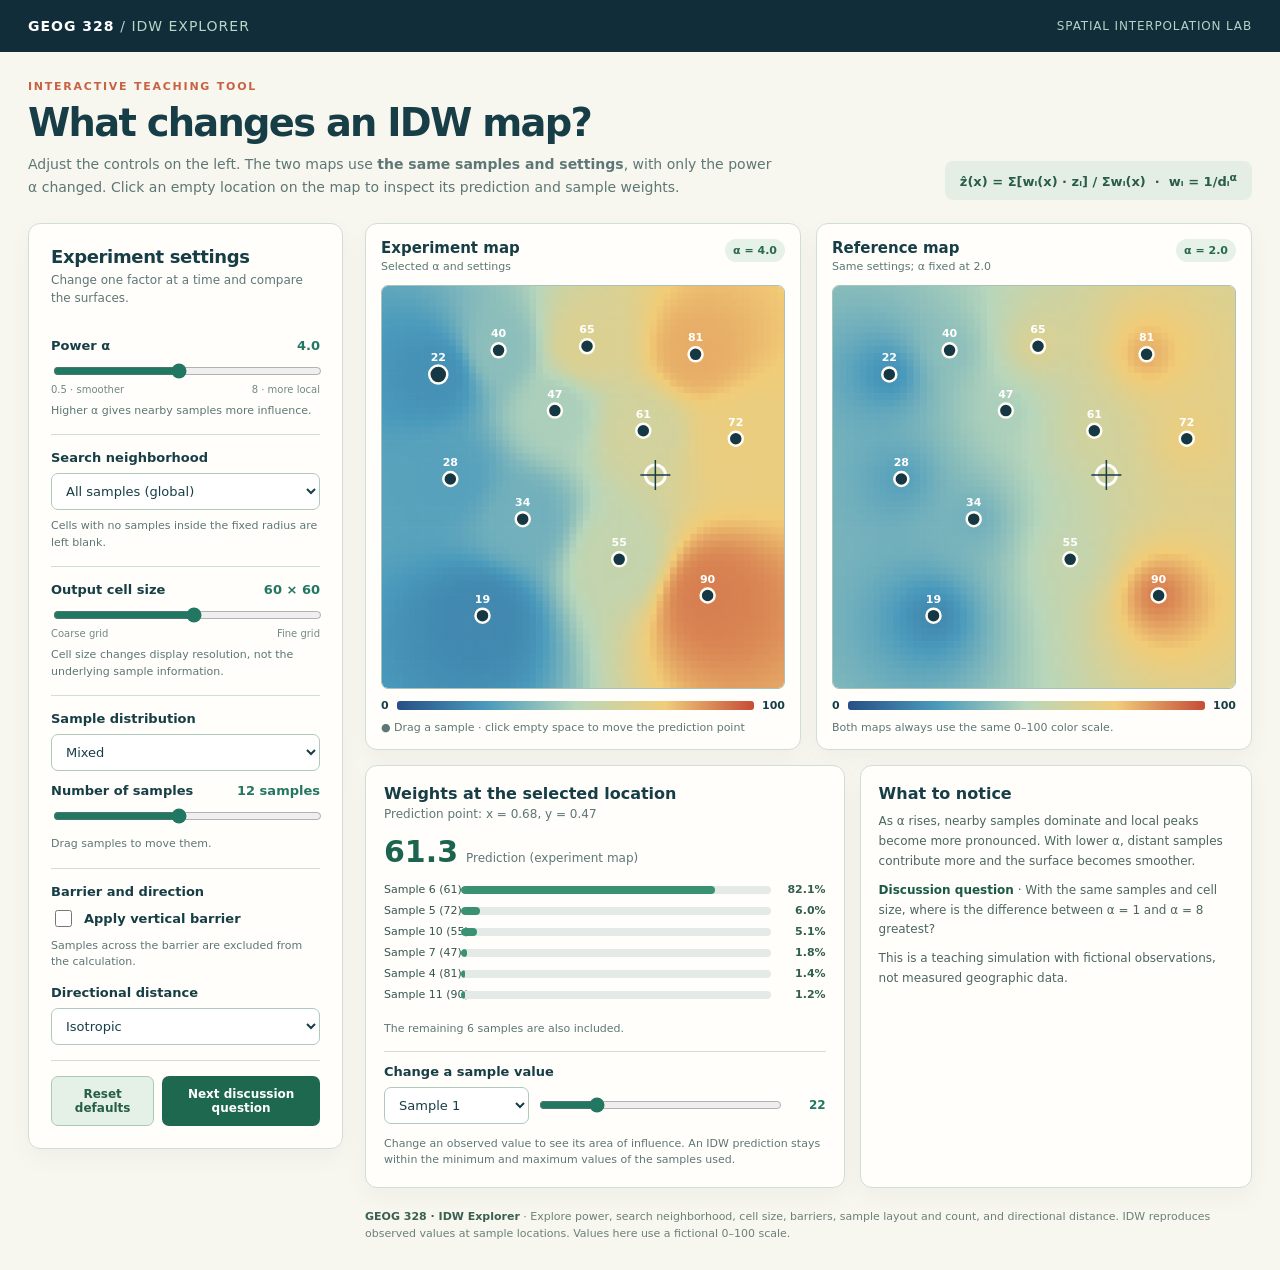
==== index.html @ 4737c142 "Add interactive IDW explorer" ====
<!doctype html>
<html lang="en">
<head>
  <meta charset="utf-8">
  <meta name="viewport" content="width=device-width, initial-scale=1">
  <title>GEOG 328 · IDW Explorer</title>
  <meta name="description" content="An interactive classroom simulator for exploring how IDW parameters and sampling design change an interpolated surface">
  <style>
    :root{--navy:#102d39;--ink:#173e46;--paper:#f7f6ef;--white:#fffefa;--line:#d1ddd7;--muted:#5d7776;--teal:#227763;--orange:#c76342;--blue:#27699b;--focus:#c4e9d4}
    *{box-sizing:border-box}html{scroll-behavior:smooth}body{margin:0;background:var(--paper);color:var(--ink);font-family:Inter,"Noto Sans KR","Malgun Gothic",system-ui,sans-serif}button,input,select{font:inherit}button{cursor:pointer}button:focus-visible,input:focus-visible,select:focus-visible{outline:3px solid var(--focus);outline-offset:2px}button:disabled{opacity:.45;cursor:not-allowed}
    .top{background:var(--navy);color:white}.top-inner{max-width:1420px;margin:auto;padding:18px 28px;display:flex;align-items:center;justify-content:space-between;gap:18px}.brand{font-size:14px;font-weight:850;letter-spacing:.07em}.brand span{font-weight:400;color:#b7d6c8}.top-note{font-size:12px;color:#b4d2c4;letter-spacing:.07em}.wrap{max-width:1420px;margin:auto;padding:28px}.intro{display:flex;align-items:end;justify-content:space-between;gap:24px;margin-bottom:23px}.eyebrow{color:var(--orange);font-size:11px;font-weight:800;letter-spacing:.16em}.intro h1{font-size:clamp(28px,3vw,40px);line-height:1.18;letter-spacing:-.045em;margin:7px 0 8px}.intro p{font-size:14px;color:var(--muted);line-height:1.65;margin:0;max-width:750px}.formula{white-space:nowrap;background:#e4eee5;padding:10px 15px;border-radius:8px;font-size:13px;font-weight:700;color:#285d4a}
    .layout{display:grid;grid-template-columns:minmax(270px,315px) minmax(0,1fr);gap:22px;align-items:start}.panel{background:var(--white);border:1px solid var(--line);border-radius:12px;box-shadow:0 9px 26px #1a4f3c0a}.controls{padding:22px;position:sticky;top:18px}.controls h2{font-size:18px;letter-spacing:-.02em;margin:0 0 4px}.sub{font-size:12px;line-height:1.5;color:var(--muted);margin:0 0 16px}.group{border-top:1px solid var(--line);padding:15px 0}.group:first-of-type{border-top:0}.group-title{display:flex;justify-content:space-between;align-items:baseline;gap:10px;font-size:13px;font-weight:800;margin-bottom:8px}.group-title output{color:var(--teal);font-variant-numeric:tabular-nums;font-size:13px}.hint{font-size:11px;line-height:1.5;color:var(--muted);margin:8px 0 0}.range{width:100%;accent-color:var(--teal)}.endpoints{display:flex;justify-content:space-between;color:#728985;font-size:10px;margin-top:1px}.select{width:100%;padding:9px 10px;border:1px solid #afc9bd;border-radius:7px;background:white;color:var(--ink);font-size:13px}.compact{display:grid;grid-template-columns:1fr 1fr;gap:8px}.small-btn{border:1px solid #a8c7b7;border-radius:7px;padding:9px 10px;color:#245b49;background:#edf5ed;font-size:12px;font-weight:750}.small-btn:hover{background:#dcecdf}.switchline{display:flex;align-items:center;gap:9px;font-size:13px;font-weight:700}.switchline input{accent-color:var(--teal);width:17px;height:17px}.advance{display:none}.advance.show{display:block}.segment{display:flex;gap:6px}.segment button{flex:1;padding:8px 7px;border:1px solid #b5cdbd;background:#f4f8f2;color:#355d50;border-radius:7px;font-size:11px;font-weight:750}.segment button.active{background:#216b55;color:white;border-color:#216b55}.control-footer{border-top:1px solid var(--line);padding-top:15px;display:flex;gap:8px}.action{border:0;border-radius:7px;padding:10px 12px;background:#1d684f;color:white;font-size:12px;font-weight:800}.action.secondary{background:#e5f0e6;color:#265f47;border:1px solid #a9cbb3}.action:hover{filter:brightness(.96)}
    .content{min-width:0}.maps{display:grid;grid-template-columns:1fr 1fr;gap:15px}.map-panel{padding:15px;min-width:0}.map-top{display:flex;align-items:start;justify-content:space-between;gap:9px;margin-bottom:11px}.map-title{font-size:15px;font-weight:850}.map-caption{font-size:11px;color:var(--muted);margin-top:3px;line-height:1.35}.map-badge{font-size:11px;font-weight:800;background:#e6f1e8;color:#2a6950;border-radius:16px;padding:5px 8px;white-space:nowrap}.map-holder{position:relative;width:100%;aspect-ratio:1;background:#edf2ed;border:1px solid #a8c3ba;border-radius:7px;overflow:hidden;touch-action:none}.map-holder canvas{display:block;width:100%;height:100%}.map-holder.interactive{cursor:crosshair}.map-holder .overlay{position:absolute;inset:0;pointer-events:none}.legend{display:flex;align-items:center;gap:8px;margin-top:10px;font-size:11px;color:var(--muted)}.legend-grad{flex:1;height:9px;border-radius:3px;background:linear-gradient(90deg,#274f87,#4a9abc,#b8d6bb,#f1cd7a,#c64c37)}.legend strong{font-variant-numeric:tabular-nums;color:var(--ink)}.map-instruction{font-size:11px;color:var(--muted);margin:9px 0 0}.under{display:grid;grid-template-columns:minmax(0,1.1fr) minmax(260px,.9fr);gap:15px;margin-top:15px}.probe,.lesson{padding:18px}.probe h2,.lesson h2{font-size:16px;margin:0 0 4px}.probe-lead{font-size:12px;color:var(--muted);margin:0 0 13px}.prediction{display:flex;align-items:baseline;gap:8px;margin-bottom:14px}.prediction strong{font-size:30px;color:#1d644f;font-variant-numeric:tabular-nums}.prediction span{font-size:12px;color:var(--muted)}.weights{display:grid;gap:8px}.weight-row{display:grid;grid-template-columns:70px minmax(0,1fr) 48px;align-items:center;gap:7px;font-size:11px;font-variant-numeric:tabular-nums}.weight-row label{white-space:nowrap;color:#35564f}.weight-track{height:8px;border-radius:6px;background:#e4ebe7;overflow:hidden}.weight-fill{height:100%;border-radius:6px;background:#3a9272}.weight-row output{text-align:right;color:#315e4d;font-weight:800}.lesson p{font-size:12px;line-height:1.65;color:#4b6660;margin:9px 0}.lesson strong{color:#1a5946}.sample-edit{border-top:1px solid var(--line);margin-top:13px;padding-top:12px}.sample-edit .row{display:flex;align-items:center;gap:8px;margin-top:8px}.sample-edit .row select{max-width:145px}.sample-edit .row input{flex:1;min-width:60px}.sample-edit output{width:34px;text-align:right;font-size:12px;font-weight:800;color:var(--teal)}.mini-note{font-size:11px;color:var(--muted);line-height:1.5;margin:12px 0 0}.footer{margin-top:20px;color:#6b807a;font-size:11px;line-height:1.55}.footer strong{color:#3b6052}@media(max-width:1050px){.layout{grid-template-columns:1fr}.controls{position:static}.controls-inner{display:grid;grid-template-columns:repeat(3,1fr);gap:0 15px}.controls h2,.controls .sub,.control-footer{grid-column:1/-1}.group{border-top:1px solid var(--line)}}@media(max-width:760px){.wrap{padding:19px}.intro{display:block}.formula{display:inline-block;margin-top:13px}.maps,.under{grid-template-columns:1fr}.controls-inner{grid-template-columns:repeat(2,1fr)}}@media(max-width:520px){.top-inner{padding:15px 18px}.top-note{display:none}.controls-inner{grid-template-columns:1fr}.group{padding:13px 0}.map-panel{padding:11px}.map-holder{max-width:520px}.under{gap:12px}}
  </style>
</head>
<body>
<header class="top"><div class="top-inner"><div class="brand">GEOG 328 <span>/ IDW EXPLORER</span></div><div class="top-note">SPATIAL INTERPOLATION LAB</div></div></header>
<main class="wrap">
  <div class="intro"><div><div class="eyebrow">INTERACTIVE TEACHING TOOL</div><h1>What changes an IDW map?</h1><p>Adjust the controls on the left. The two maps use <strong>the same samples and settings</strong>, with only the power α changed. Click an empty location on the map to inspect its prediction and sample weights.</p></div><div class="formula">ẑ(x) = Σ[wᵢ(x) · zᵢ] / Σwᵢ(x) &nbsp;·&nbsp; wᵢ = 1/dᵢ<sup>α</sup></div></div>
  <div class="layout">
    <aside class="panel controls" aria-label="IDW settings"><div class="controls-inner">
      <h2>Experiment settings</h2><p class="sub">Change one factor at a time and compare the surfaces.</p>
      <div class="group"><div class="group-title"><label for="power">Power α</label><output id="powerVal">4.0</output></div><input class="range" id="power" type="range" min="0.5" max="8" step="0.5" value="4"><div class="endpoints"><span>0.5 · smoother</span><span>8 · more local</span></div><p class="hint">Higher α gives nearby samples more influence.</p></div>
      <div class="group"><div class="group-title"><label for="search">Search neighborhood</label></div><select class="select" id="search"><option value="all">All samples (global)</option><option value="radius">Fixed radius</option><option value="nearest">Nearest k samples</option></select><div id="radiusBox" class="advance"><div class="group-title" style="margin-top:12px"><label for="radius">Radius</label><output id="radiusVal">0.32</output></div><input class="range" id="radius" type="range" min="0.1" max="0.9" step="0.02" value="0.32"></div><div id="nearestBox" class="advance"><div class="group-title" style="margin-top:12px"><label for="nearest">Number of neighbors k</label><output id="nearestVal">5</output></div><input class="range" id="nearest" type="range" min="1" max="20" step="1" value="5"></div><p class="hint">Cells with no samples inside the fixed radius are left blank.</p></div>
      <div class="group"><div class="group-title"><label for="cell">Output cell size</label><output id="cellVal">60 × 60</output></div><input class="range" id="cell" type="range" min="16" max="100" step="4" value="60"><div class="endpoints"><span>Coarse grid</span><span>Fine grid</span></div><p class="hint">Cell size changes display resolution, not the underlying sample information.</p></div>
      <div class="group"><div class="group-title"><label for="distribution">Sample distribution</label></div><select class="select" id="distribution"><option value="mixed">Mixed</option><option value="grid">Evenly spaced</option><option value="cluster">Clustered</option></select><div class="group-title" style="margin-top:12px"><label for="count">Number of samples</label><output id="countVal">12 samples</output></div><input class="range" id="count" type="range" min="5" max="20" step="1" value="12"><p class="hint">Drag samples to move them.</p></div>
      <div class="group"><div class="group-title">Barrier and direction</div><label class="switchline"><input id="barrier" type="checkbox"> Apply vertical barrier</label><p class="hint">Samples across the barrier are excluded from the calculation.</p><div class="group-title" style="margin-top:14px"><label for="anisotropy">Directional distance</label></div><select class="select" id="anisotropy"><option value="none">Isotropic</option><option value="horizontal">Horizontal distance × 0.5</option><option value="vertical">Vertical distance × 0.5</option></select></div>
      <div class="control-footer"><button class="action secondary" type="button" id="reset">Reset defaults</button><button class="action" type="button" id="discussion">Next discussion question</button></div>
    </div></aside>
    <div class="content">
      <div class="maps">
        <section class="panel map-panel"><div class="map-top"><div><div class="map-title">Experiment map</div><div class="map-caption">Selected α and settings</div></div><span class="map-badge" id="currentBadge">α = 4.0</span></div><div class="map-holder interactive" id="activeHolder"><canvas id="activeMap" aria-label="Interpolated surface for the selected IDW settings"></canvas></div><div class="legend"><strong>0</strong><div class="legend-grad"></div><strong>100</strong></div><p class="map-instruction">● Drag a sample · click empty space to move the prediction point</p></section>
        <section class="panel map-panel"><div class="map-top"><div><div class="map-title">Reference map</div><div class="map-caption">Same settings; α fixed at 2.0</div></div><span class="map-badge">α = 2.0</span></div><div class="map-holder" id="referenceHolder"><canvas id="referenceMap" aria-label="IDW interpolated surface with power 2.0"></canvas></div><div class="legend"><strong>0</strong><div class="legend-grad"></div><strong>100</strong></div><p class="map-instruction">Both maps always use the same 0–100 color scale.</p></section>
      </div>
      <div class="under">
        <section class="panel probe" aria-live="polite"><h2>Weights at the selected location</h2><p class="probe-lead" id="probeCoord">Click an empty location on the map to move the prediction point.</p><div class="prediction"><strong id="prediction">—</strong><span id="predictionNote">Prediction (experiment map)</span></div><div class="weights" id="weights"></div><div class="sample-edit"><div class="group-title"><label for="sampleSelect">Change a sample value</label></div><div class="row"><select class="select" id="sampleSelect"></select><input class="range" id="sampleValue" type="range" min="0" max="100" step="1"><output id="sampleVal">—</output></div><p class="mini-note">Change an observed value to see its area of influence. An IDW prediction stays within the minimum and maximum values of the samples used.</p></div></section>
        <section class="panel lesson"><h2 id="lessonTitle">What to notice</h2><p id="lessonText">As α rises, nearby samples dominate and local peaks become more pronounced. With lower α, distant samples contribute more and the surface becomes smoother.</p><p><strong>Discussion question</strong> · <span id="question">With the same samples and cell size, where is the difference between α = 1 and α = 8 greatest?</span></p><p class="mini-note">This is a teaching simulation with fictional observations, not measured geographic data.</p></section>
      </div>
      <div class="footer"><strong>GEOG 328 · IDW Explorer</strong> · Explore power, search neighborhood, cell size, barriers, sample layout and count, and directional distance. IDW reproduces observed values at sample locations. Values here use a fictional 0–100 scale.</div>
    </div>
  </div>
</main>
<script>
(() => {
  const $ = id => document.getElementById(id);
  const state = { power:4,search:"all",radius:.32,nearest:5,cell:60,distribution:"mixed",count:12,barrier:false,anisotropy:"none",probe:{x:.68,y:.47},selected:0,drag:-1,samples:[] };
  const presets={
    mixed:[[.14,.22,22],[.29,.16,40],[.51,.15,65],[.78,.17,81],[.88,.38,72],[.65,.36,61],[.43,.31,47],[.17,.48,28],[.35,.58,34],[.59,.68,55],[.81,.77,90],[.25,.82,19],[.12,.72,26],[.50,.85,48],[.71,.56,69],[.91,.61,74],[.39,.46,43],[.57,.53,57],[.71,.25,75],[.30,.75,32]],
    grid:[[.16,.16,20],[.38,.16,45],[.62,.16,68],[.84,.16,85],[.16,.38,28],[.38,.38,42],[.62,.38,64],[.84,.38,77],[.16,.62,30],[.38,.62,46],[.62,.62,61],[.84,.62,82],[.16,.84,18],[.38,.84,38],[.62,.84,56],[.84,.84,90],[.27,.27,34],[.73,.27,72],[.27,.73,29],[.73,.73,76]],
    cluster:[[.12,.17,22],[.18,.20,26],[.25,.14,31],[.16,.29,24],[.29,.25,35],[.33,.17,38],[.20,.35,29],[.73,.69,74],[.81,.72,81],[.77,.82,86],[.87,.79,92],[.68,.76,70],[.84,.62,78],[.38,.23,42],[.14,.40,27],[.92,.68,89],[.65,.85,71],[.89,.88,95],[.25,.43,35],[.74,.58,67]]
  };
  const stops=[[0,39,79,135],[.25,74,154,188],[.5,184,214,187],[.75,241,204,119],[1,198,76,55]];
  function color(v){let t=Math.max(0,Math.min(1,v/100));for(let i=0;i<stops.length-1;i++){const a=stops[i],b=stops[i+1];if(t<=b[0]){const f=(t-a[0])/(b[0]-a[0]);return `rgb(${Math.round(a[1]+(b[1]-a[1])*f)},${Math.round(a[2]+(b[2]-a[2])*f)},${Math.round(a[3]+(b[3]-a[3])*f)})`}}return "rgb(198,76,55)"}
  function seedSamples(){state.samples=presets[state.distribution].slice(0,state.count).map((s,i)=>({x:s[0],y:s[1],v:s[2],id:i+1}));state.selected=Math.min(state.selected,state.samples.length-1);syncSampleEditor();render()}
  function distance(x,y,s){let dx=x-s.x,dy=y-s.y;if(state.anisotropy==="horizontal")dx*=.5;if(state.anisotropy==="vertical")dy*=.5;return Math.hypot(dx,dy)}
  function calculate(x,y,power){let candidates=state.samples.filter(s=>!state.barrier||((x<.5)===(s.x<.5))).map(s=>({s,d:distance(x,y,s)}));if(!candidates.length)return null;const exact=candidates.find(a=>a.d<1e-7);if(exact)return {value:exact.s.v,items:[{...exact,w:1}]};candidates.sort((a,b)=>a.d-b.d);if(state.search==="radius")candidates=candidates.filter(a=>a.d<=state.radius);if(state.search==="nearest")candidates=candidates.slice(0,state.nearest);if(!candidates.length)return null;let sum=0;for(const a of candidates){a.raw=1/Math.pow(a.d,power);sum+=a.raw}let value=0;for(const a of candidates){a.w=a.raw/sum;value+=a.w*a.s.v}return {value,items:candidates}}
  function renderMap(canvas,power,interactive){const holder=canvas.parentElement;const size=Math.max(100,Math.floor(holder.clientWidth));const dpr=Math.min(window.devicePixelRatio||1,2);canvas.width=Math.round(size*dpr);canvas.height=Math.round(size*dpr);const ctx=canvas.getContext("2d");ctx.setTransform(dpr,0,0,dpr,0,0);ctx.clearRect(0,0,size,size);const n=state.cell,w=size/n;for(let row=0;row<n;row++)for(let col=0;col<n;col++){const result=calculate((col+.5)/n,(row+.5)/n,power);ctx.fillStyle=result?color(result.value):"#e8eee8";ctx.fillRect(col*w,row*w,Math.ceil(w)+.4,Math.ceil(w)+.4)}if(state.barrier){ctx.strokeStyle="#182c38";ctx.lineWidth=4;ctx.setLineDash([9,6]);ctx.beginPath();ctx.moveTo(size*.5,0);ctx.lineTo(size*.5,size);ctx.stroke();ctx.setLineDash([])}for(const s of state.samples){const x=s.x*size,y=s.y*size;ctx.beginPath();ctx.arc(x,y,interactive&&state.samples[state.selected]===s?9:7,0,Math.PI*2);ctx.fillStyle="#163845";ctx.fill();ctx.lineWidth=2.5;ctx.strokeStyle="#fffdf4";ctx.stroke();ctx.fillStyle="#fff";ctx.font="bold 11px system-ui";ctx.textAlign="center";ctx.fillText(String(s.v),x,y-13)}const px=state.probe.x*size,py=state.probe.y*size;ctx.strokeStyle="#fff";ctx.lineWidth=3;ctx.beginPath();ctx.arc(px,py,10,0,Math.PI*2);ctx.stroke();ctx.strokeStyle="#173b43";ctx.lineWidth=1.5;ctx.beginPath();ctx.moveTo(px-15,py);ctx.lineTo(px+15,py);ctx.moveTo(px,py-15);ctx.lineTo(px,py+15);ctx.stroke()}
  function renderProbe(){const result=calculate(state.probe.x,state.probe.y,state.power);$("probeCoord").textContent=`Prediction point: x = ${state.probe.x.toFixed(2)}, y = ${state.probe.y.toFixed(2)}`;$("prediction").textContent=result?result.value.toFixed(1):"—";$("predictionNote").textContent=result?"Prediction (experiment map)":"No samples in the search neighborhood";const box=$("weights");box.replaceChildren();if(!result){const p=document.createElement("p");p.className="mini-note";p.textContent="Increase the fixed radius or move a sample to obtain a prediction.";box.append(p);return}const items=[...result.items].sort((a,b)=>b.w-a.w);for(const a of items.slice(0,6)){const row=document.createElement("div"),label=document.createElement("label"),track=document.createElement("div"),fill=document.createElement("div"),out=document.createElement("output");row.className="weight-row";label.textContent=`Sample ${a.s.id} (${a.s.v})`;track.className="weight-track";fill.className="weight-fill";fill.style.width=(a.w*100)+"%";track.append(fill);out.textContent=(a.w*100).toFixed(1)+"%";row.append(label,track,out);box.append(row)}if(items.length>6){const p=document.createElement("p");p.className="mini-note";p.textContent=`The remaining ${items.length-6} samples are also included.`;box.append(p)}}
  function render(){requestAnimationFrame(()=>{renderMap($("activeMap"),state.power,true);renderMap($("referenceMap"),2,false);renderProbe();$("currentBadge").textContent=`α = ${state.power.toFixed(1)}`})}
  function syncSampleEditor(){const select=$("sampleSelect");select.replaceChildren();state.samples.forEach((s,i)=>{const option=document.createElement("option");option.value=String(i);option.textContent=`Sample ${s.id}`;select.append(option)});select.value=String(state.selected);const sample=state.samples[state.selected];$("sampleValue").value=sample.v;$("sampleVal").textContent=String(sample.v)}
  function updateInputs(){state.power=+$("power").value;state.search=$("search").value;state.radius=+$("radius").value;state.nearest=+$("nearest").value;state.cell=+$("cell").value;state.barrier=$("barrier").checked;state.anisotropy=$("anisotropy").value;$("powerVal").textContent=state.power.toFixed(1);$("radiusVal").textContent=state.radius.toFixed(2);$("nearestVal").textContent=String(state.nearest);$("cellVal").textContent=`${state.cell} × ${state.cell}`;$("radiusBox").classList.toggle("show",state.search==="radius");$("nearestBox").classList.toggle("show",state.search==="nearest");render()}
  for(const id of ["power","search","radius","nearest","cell","barrier","anisotropy"])$(id).addEventListener("input",updateInputs);
  $("distribution").addEventListener("change",()=>{state.distribution=$("distribution").value;seedSamples()});
  $("count").addEventListener("input",()=>{state.count=+$("count").value;$("countVal").textContent=state.count+" samples";seedSamples()});
  $("sampleSelect").addEventListener("change",()=>{state.selected=+$("sampleSelect").value;syncSampleEditor();render()});
  $("sampleValue").addEventListener("input",()=>{state.samples[state.selected].v=+$("sampleValue").value;$("sampleVal").textContent=$("sampleValue").value;render()});
  const holder=$("activeHolder");function point(e){const r=holder.getBoundingClientRect();return {x:Math.max(0,Math.min(1,(e.clientX-r.left)/r.width)),y:Math.max(0,Math.min(1,(e.clientY-r.top)/r.height))}}holder.addEventListener("pointerdown",e=>{const p=point(e);let near=-1,best=.033;state.samples.forEach((s,i)=>{const d=Math.hypot(s.x-p.x,s.y-p.y);if(d<best){best=d;near=i}});if(near>=0){state.drag=near;state.selected=near;syncSampleEditor();holder.setPointerCapture(e.pointerId)}else{state.probe=p}render()});holder.addEventListener("pointermove",e=>{if(state.drag<0)return;const p=point(e);state.samples[state.drag].x=Math.max(.03,Math.min(.97,p.x));state.samples[state.drag].y=Math.max(.03,Math.min(.97,p.y));render()});holder.addEventListener("pointerup",()=>{state.drag=-1});holder.addEventListener("pointercancel",()=>{state.drag=-1});
  $("reset").addEventListener("click",()=>{$("power").value=4;$("search").value="all";$("radius").value=.32;$("nearest").value=5;$("cell").value=60;$("distribution").value="mixed";$("count").value=12;$("barrier").checked=false;$("anisotropy").value="none";state.distribution="mixed";state.count=12;state.probe={x:.68,y:.47};state.selected=0;$("countVal").textContent="12 samples";seedSamples();updateInputs()});
  const questions=["With the same samples and cell size, where is the difference between α = 1 and α = 8 greatest?","How should we interpret blank cells created by a smaller fixed radius?","Can clustered samples represent the entire study area?","Why can predictions differ on opposite sides of a barrier?","Does a finer cell size add information, or only change the display?"];let q=0;$("discussion").addEventListener("click",()=>{q=(q+1)%questions.length;$("question").textContent=questions[q];$("lessonTitle").textContent="Discussion question "+(q+1)});
  window.addEventListener("resize",render);seedSamples();updateInputs();
})();
</script>
</body></html>
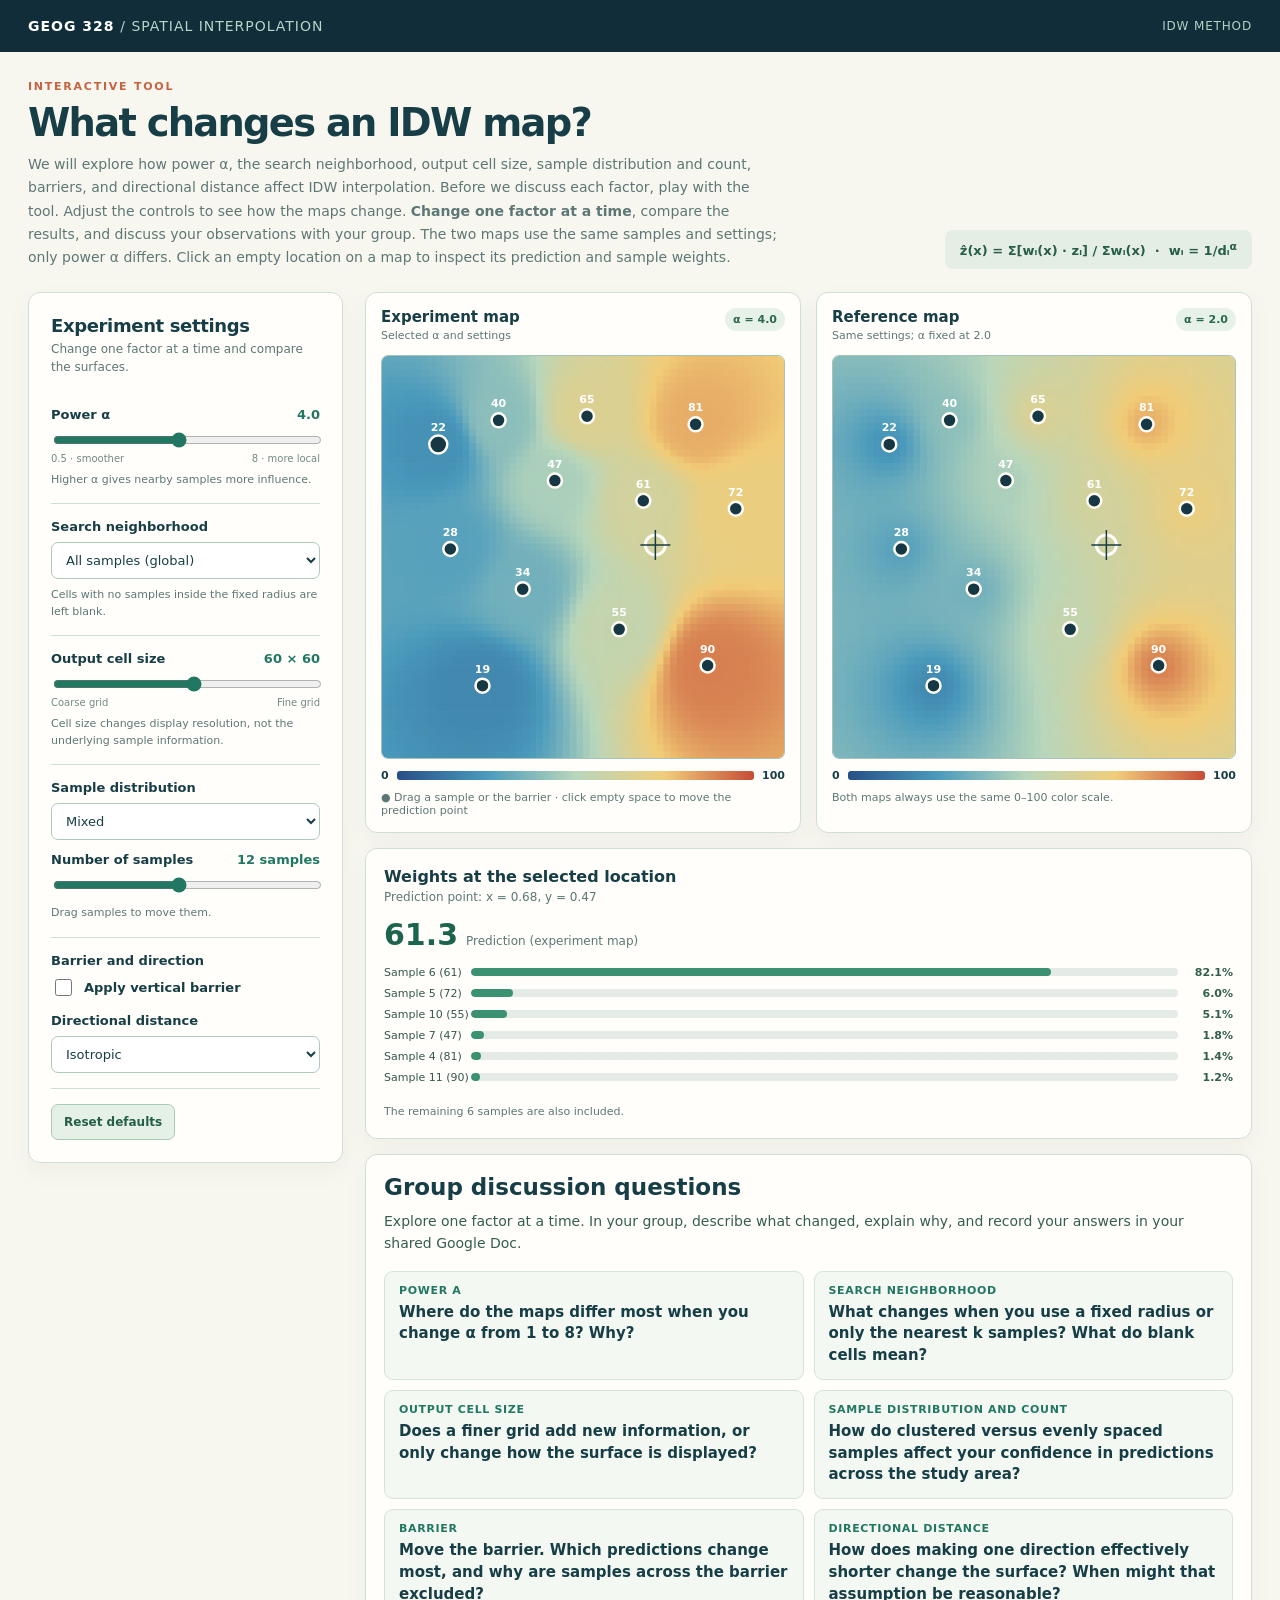
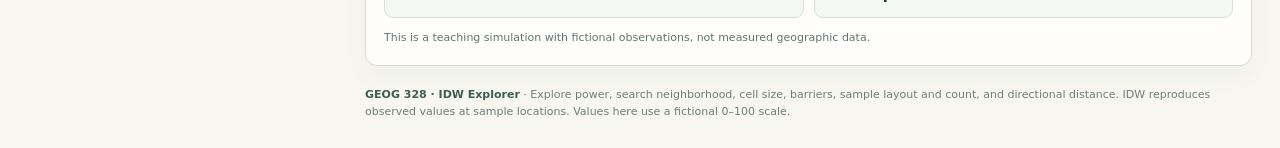
==== commit a4f53d4f: "Refine classroom instructions and movable barrier" ====
--- a/index.html
+++ b/index.html
@@ -10,13 +10,13 @@
     *{box-sizing:border-box}html{scroll-behavior:smooth}body{margin:0;background:var(--paper);color:var(--ink);font-family:Inter,"Noto Sans KR","Malgun Gothic",system-ui,sans-serif}button,input,select{font:inherit}button{cursor:pointer}button:focus-visible,input:focus-visible,select:focus-visible{outline:3px solid var(--focus);outline-offset:2px}button:disabled{opacity:.45;cursor:not-allowed}
     .top{background:var(--navy);color:white}.top-inner{max-width:1420px;margin:auto;padding:18px 28px;display:flex;align-items:center;justify-content:space-between;gap:18px}.brand{font-size:14px;font-weight:850;letter-spacing:.07em}.brand span{font-weight:400;color:#b7d6c8}.top-note{font-size:12px;color:#b4d2c4;letter-spacing:.07em}.wrap{max-width:1420px;margin:auto;padding:28px}.intro{display:flex;align-items:end;justify-content:space-between;gap:24px;margin-bottom:23px}.eyebrow{color:var(--orange);font-size:11px;font-weight:800;letter-spacing:.16em}.intro h1{font-size:clamp(28px,3vw,40px);line-height:1.18;letter-spacing:-.045em;margin:7px 0 8px}.intro p{font-size:14px;color:var(--muted);line-height:1.65;margin:0;max-width:750px}.formula{white-space:nowrap;background:#e4eee5;padding:10px 15px;border-radius:8px;font-size:13px;font-weight:700;color:#285d4a}
     .layout{display:grid;grid-template-columns:minmax(270px,315px) minmax(0,1fr);gap:22px;align-items:start}.panel{background:var(--white);border:1px solid var(--line);border-radius:12px;box-shadow:0 9px 26px #1a4f3c0a}.controls{padding:22px;position:sticky;top:18px}.controls h2{font-size:18px;letter-spacing:-.02em;margin:0 0 4px}.sub{font-size:12px;line-height:1.5;color:var(--muted);margin:0 0 16px}.group{border-top:1px solid var(--line);padding:15px 0}.group:first-of-type{border-top:0}.group-title{display:flex;justify-content:space-between;align-items:baseline;gap:10px;font-size:13px;font-weight:800;margin-bottom:8px}.group-title output{color:var(--teal);font-variant-numeric:tabular-nums;font-size:13px}.hint{font-size:11px;line-height:1.5;color:var(--muted);margin:8px 0 0}.range{width:100%;accent-color:var(--teal)}.endpoints{display:flex;justify-content:space-between;color:#728985;font-size:10px;margin-top:1px}.select{width:100%;padding:9px 10px;border:1px solid #afc9bd;border-radius:7px;background:white;color:var(--ink);font-size:13px}.compact{display:grid;grid-template-columns:1fr 1fr;gap:8px}.small-btn{border:1px solid #a8c7b7;border-radius:7px;padding:9px 10px;color:#245b49;background:#edf5ed;font-size:12px;font-weight:750}.small-btn:hover{background:#dcecdf}.switchline{display:flex;align-items:center;gap:9px;font-size:13px;font-weight:700}.switchline input{accent-color:var(--teal);width:17px;height:17px}.advance{display:none}.advance.show{display:block}.segment{display:flex;gap:6px}.segment button{flex:1;padding:8px 7px;border:1px solid #b5cdbd;background:#f4f8f2;color:#355d50;border-radius:7px;font-size:11px;font-weight:750}.segment button.active{background:#216b55;color:white;border-color:#216b55}.control-footer{border-top:1px solid var(--line);padding-top:15px;display:flex;gap:8px}.action{border:0;border-radius:7px;padding:10px 12px;background:#1d684f;color:white;font-size:12px;font-weight:800}.action.secondary{background:#e5f0e6;color:#265f47;border:1px solid #a9cbb3}.action:hover{filter:brightness(.96)}
-    .content{min-width:0}.maps{display:grid;grid-template-columns:1fr 1fr;gap:15px}.map-panel{padding:15px;min-width:0}.map-top{display:flex;align-items:start;justify-content:space-between;gap:9px;margin-bottom:11px}.map-title{font-size:15px;font-weight:850}.map-caption{font-size:11px;color:var(--muted);margin-top:3px;line-height:1.35}.map-badge{font-size:11px;font-weight:800;background:#e6f1e8;color:#2a6950;border-radius:16px;padding:5px 8px;white-space:nowrap}.map-holder{position:relative;width:100%;aspect-ratio:1;background:#edf2ed;border:1px solid #a8c3ba;border-radius:7px;overflow:hidden;touch-action:none}.map-holder canvas{display:block;width:100%;height:100%}.map-holder.interactive{cursor:crosshair}.map-holder .overlay{position:absolute;inset:0;pointer-events:none}.legend{display:flex;align-items:center;gap:8px;margin-top:10px;font-size:11px;color:var(--muted)}.legend-grad{flex:1;height:9px;border-radius:3px;background:linear-gradient(90deg,#274f87,#4a9abc,#b8d6bb,#f1cd7a,#c64c37)}.legend strong{font-variant-numeric:tabular-nums;color:var(--ink)}.map-instruction{font-size:11px;color:var(--muted);margin:9px 0 0}.under{display:grid;grid-template-columns:minmax(0,1.1fr) minmax(260px,.9fr);gap:15px;margin-top:15px}.probe,.lesson{padding:18px}.probe h2,.lesson h2{font-size:16px;margin:0 0 4px}.probe-lead{font-size:12px;color:var(--muted);margin:0 0 13px}.prediction{display:flex;align-items:baseline;gap:8px;margin-bottom:14px}.prediction strong{font-size:30px;color:#1d644f;font-variant-numeric:tabular-nums}.prediction span{font-size:12px;color:var(--muted)}.weights{display:grid;gap:8px}.weight-row{display:grid;grid-template-columns:70px minmax(0,1fr) 48px;align-items:center;gap:7px;font-size:11px;font-variant-numeric:tabular-nums}.weight-row label{white-space:nowrap;color:#35564f}.weight-track{height:8px;border-radius:6px;background:#e4ebe7;overflow:hidden}.weight-fill{height:100%;border-radius:6px;background:#3a9272}.weight-row output{text-align:right;color:#315e4d;font-weight:800}.lesson p{font-size:12px;line-height:1.65;color:#4b6660;margin:9px 0}.lesson strong{color:#1a5946}.sample-edit{border-top:1px solid var(--line);margin-top:13px;padding-top:12px}.sample-edit .row{display:flex;align-items:center;gap:8px;margin-top:8px}.sample-edit .row select{max-width:145px}.sample-edit .row input{flex:1;min-width:60px}.sample-edit output{width:34px;text-align:right;font-size:12px;font-weight:800;color:var(--teal)}.mini-note{font-size:11px;color:var(--muted);line-height:1.5;margin:12px 0 0}.footer{margin-top:20px;color:#6b807a;font-size:11px;line-height:1.55}.footer strong{color:#3b6052}@media(max-width:1050px){.layout{grid-template-columns:1fr}.controls{position:static}.controls-inner{display:grid;grid-template-columns:repeat(3,1fr);gap:0 15px}.controls h2,.controls .sub,.control-footer{grid-column:1/-1}.group{border-top:1px solid var(--line)}}@media(max-width:760px){.wrap{padding:19px}.intro{display:block}.formula{display:inline-block;margin-top:13px}.maps,.under{grid-template-columns:1fr}.controls-inner{grid-template-columns:repeat(2,1fr)}}@media(max-width:520px){.top-inner{padding:15px 18px}.top-note{display:none}.controls-inner{grid-template-columns:1fr}.group{padding:13px 0}.map-panel{padding:11px}.map-holder{max-width:520px}.under{gap:12px}}
+    .content{min-width:0}.maps{display:grid;grid-template-columns:1fr 1fr;gap:15px}.map-panel{padding:15px;min-width:0}.map-top{display:flex;align-items:start;justify-content:space-between;gap:9px;margin-bottom:11px}.map-title{font-size:15px;font-weight:850}.map-caption{font-size:11px;color:var(--muted);margin-top:3px;line-height:1.35}.map-badge{font-size:11px;font-weight:800;background:#e6f1e8;color:#2a6950;border-radius:16px;padding:5px 8px;white-space:nowrap}.map-holder{position:relative;width:100%;aspect-ratio:1;background:#edf2ed;border:1px solid #a8c3ba;border-radius:7px;overflow:hidden;touch-action:none}.map-holder canvas{display:block;width:100%;height:100%}.map-holder.interactive{cursor:crosshair}.map-holder .overlay{position:absolute;inset:0;pointer-events:none}.legend{display:flex;align-items:center;gap:8px;margin-top:10px;font-size:11px;color:var(--muted)}.legend-grad{flex:1;height:9px;border-radius:3px;background:linear-gradient(90deg,#274f87,#4a9abc,#b8d6bb,#f1cd7a,#c64c37)}.legend strong{font-variant-numeric:tabular-nums;color:var(--ink)}.map-instruction{font-size:11px;color:var(--muted);margin:9px 0 0}.under{display:grid;grid-template-columns:1fr;gap:15px;margin-top:15px}.probe,.lesson{padding:18px}.probe h2{font-size:16px;margin:0 0 4px}.probe-lead{font-size:12px;color:var(--muted);margin:0 0 13px}.prediction{display:flex;align-items:baseline;gap:8px;margin-bottom:14px}.prediction strong{font-size:30px;color:#1d644f;font-variant-numeric:tabular-nums}.prediction span{font-size:12px;color:var(--muted)}.weights{display:grid;gap:8px}.weight-row{display:grid;grid-template-columns:80px minmax(0,1fr) 48px;align-items:center;gap:7px;font-size:11px;font-variant-numeric:tabular-nums}.weight-row label{white-space:nowrap;color:#35564f}.weight-track{height:8px;border-radius:6px;background:#e4ebe7;overflow:hidden}.weight-fill{height:100%;border-radius:6px;background:#3a9272}.weight-row output{text-align:right;color:#315e4d;font-weight:800}.lesson h2{font-size:23px;line-height:1.25;margin:0 0 8px}.lesson .discussion-intro{font-size:14px;line-height:1.6;margin:0 0 16px;color:#355d51}.question-list{display:grid;grid-template-columns:repeat(2,minmax(0,1fr));gap:10px;list-style:none;padding:0;margin:0}.question-list li{border:1px solid #d4e4d7;border-radius:9px;background:#f3f8f2;padding:12px 14px}.question-list strong{display:block;font-size:11px;letter-spacing:.06em;text-transform:uppercase;color:#227763;margin-bottom:5px}.question-list span{font-size:15px;font-weight:700;line-height:1.45;color:#173e46}.mini-note{font-size:11px;color:var(--muted);line-height:1.5;margin:12px 0 0}.footer{margin-top:20px;color:#6b807a;font-size:11px;line-height:1.55}.footer strong{color:#3b6052}@media(max-width:1050px){.layout{grid-template-columns:1fr}.controls{position:static}.controls-inner{display:grid;grid-template-columns:repeat(3,1fr);gap:0 15px}.controls h2,.controls .sub,.control-footer{grid-column:1/-1}.group{border-top:1px solid var(--line)}}@media(max-width:760px){.wrap{padding:19px}.intro{display:block}.formula{display:inline-block;margin-top:13px}.maps{grid-template-columns:1fr}.controls-inner{grid-template-columns:repeat(2,1fr)}}@media(max-width:640px){.question-list{grid-template-columns:1fr}}@media(max-width:520px){.top-inner{padding:15px 18px}.top-inner{flex-wrap:wrap}.top-note{font-size:11px}.controls-inner{grid-template-columns:1fr}.group{padding:13px 0}.map-panel{padding:11px}.map-holder{max-width:520px}.under{gap:12px}}
   </style>
 </head>
 <body>
-<header class="top"><div class="top-inner"><div class="brand">GEOG 328 <span>/ IDW EXPLORER</span></div><div class="top-note">SPATIAL INTERPOLATION LAB</div></div></header>
+<header class="top"><div class="top-inner"><div class="brand">GEOG 328 <span>/ SPATIAL INTERPOLATION</span></div><div class="top-note">IDW METHOD</div></div></header>
 <main class="wrap">
-  <div class="intro"><div><div class="eyebrow">INTERACTIVE TEACHING TOOL</div><h1>What changes an IDW map?</h1><p>Adjust the controls on the left. The two maps use <strong>the same samples and settings</strong>, with only the power α changed. Click an empty location on the map to inspect its prediction and sample weights.</p></div><div class="formula">ẑ(x) = Σ[wᵢ(x) · zᵢ] / Σwᵢ(x) &nbsp;·&nbsp; wᵢ = 1/dᵢ<sup>α</sup></div></div>
+  <div class="intro"><div><div class="eyebrow">INTERACTIVE TOOL</div><h1>What changes an IDW map?</h1><p>We will explore how power α, the search neighborhood, output cell size, sample distribution and count, barriers, and directional distance affect IDW interpolation. Before we discuss each factor, play with the tool. Adjust the controls to see how the maps change. <strong>Change one factor at a time</strong>, compare the results, and discuss your observations with your group. The two maps use the same samples and settings; only power α differs. Click an empty location on a map to inspect its prediction and sample weights.</p></div><div class="formula">ẑ(x) = Σ[wᵢ(x) · zᵢ] / Σwᵢ(x) &nbsp;·&nbsp; wᵢ = 1/dᵢ<sup>α</sup></div></div>
   <div class="layout">
     <aside class="panel controls" aria-label="IDW settings"><div class="controls-inner">
       <h2>Experiment settings</h2><p class="sub">Change one factor at a time and compare the surfaces.</p>
@@ -24,17 +24,17 @@
       <div class="group"><div class="group-title"><label for="search">Search neighborhood</label></div><select class="select" id="search"><option value="all">All samples (global)</option><option value="radius">Fixed radius</option><option value="nearest">Nearest k samples</option></select><div id="radiusBox" class="advance"><div class="group-title" style="margin-top:12px"><label for="radius">Radius</label><output id="radiusVal">0.32</output></div><input class="range" id="radius" type="range" min="0.1" max="0.9" step="0.02" value="0.32"></div><div id="nearestBox" class="advance"><div class="group-title" style="margin-top:12px"><label for="nearest">Number of neighbors k</label><output id="nearestVal">5</output></div><input class="range" id="nearest" type="range" min="1" max="20" step="1" value="5"></div><p class="hint">Cells with no samples inside the fixed radius are left blank.</p></div>
       <div class="group"><div class="group-title"><label for="cell">Output cell size</label><output id="cellVal">60 × 60</output></div><input class="range" id="cell" type="range" min="16" max="100" step="4" value="60"><div class="endpoints"><span>Coarse grid</span><span>Fine grid</span></div><p class="hint">Cell size changes display resolution, not the underlying sample information.</p></div>
       <div class="group"><div class="group-title"><label for="distribution">Sample distribution</label></div><select class="select" id="distribution"><option value="mixed">Mixed</option><option value="grid">Evenly spaced</option><option value="cluster">Clustered</option></select><div class="group-title" style="margin-top:12px"><label for="count">Number of samples</label><output id="countVal">12 samples</output></div><input class="range" id="count" type="range" min="5" max="20" step="1" value="12"><p class="hint">Drag samples to move them.</p></div>
-      <div class="group"><div class="group-title">Barrier and direction</div><label class="switchline"><input id="barrier" type="checkbox"> Apply vertical barrier</label><p class="hint">Samples across the barrier are excluded from the calculation.</p><div class="group-title" style="margin-top:14px"><label for="anisotropy">Directional distance</label></div><select class="select" id="anisotropy"><option value="none">Isotropic</option><option value="horizontal">Horizontal distance × 0.5</option><option value="vertical">Vertical distance × 0.5</option></select></div>
-      <div class="control-footer"><button class="action secondary" type="button" id="reset">Reset defaults</button><button class="action" type="button" id="discussion">Next discussion question</button></div>
+      <div class="group"><div class="group-title">Barrier and direction</div><label class="switchline"><input id="barrier" type="checkbox"> Apply vertical barrier</label><div id="barrierBox" class="advance"><div class="group-title" style="margin-top:12px"><label for="barrierPosition">Barrier position</label><output id="barrierPositionVal">50%</output></div><input class="range" id="barrierPosition" type="range" min="10" max="90" step="1" value="50"><p class="hint">Slide the barrier or drag its dashed line on the experiment map. Samples across it are excluded.</p></div><div class="group-title" style="margin-top:14px"><label for="anisotropy">Directional distance</label></div><select class="select" id="anisotropy"><option value="none">Isotropic</option><option value="horizontal">Horizontal distance × 0.5</option><option value="vertical">Vertical distance × 0.5</option></select></div>
+      <div class="control-footer"><button class="action secondary" type="button" id="reset">Reset defaults</button></div>
     </div></aside>
     <div class="content">
       <div class="maps">
-        <section class="panel map-panel"><div class="map-top"><div><div class="map-title">Experiment map</div><div class="map-caption">Selected α and settings</div></div><span class="map-badge" id="currentBadge">α = 4.0</span></div><div class="map-holder interactive" id="activeHolder"><canvas id="activeMap" aria-label="Interpolated surface for the selected IDW settings"></canvas></div><div class="legend"><strong>0</strong><div class="legend-grad"></div><strong>100</strong></div><p class="map-instruction">● Drag a sample · click empty space to move the prediction point</p></section>
+        <section class="panel map-panel"><div class="map-top"><div><div class="map-title">Experiment map</div><div class="map-caption">Selected α and settings</div></div><span class="map-badge" id="currentBadge">α = 4.0</span></div><div class="map-holder interactive" id="activeHolder"><canvas id="activeMap" aria-label="Interpolated surface for the selected IDW settings"></canvas></div><div class="legend"><strong>0</strong><div class="legend-grad"></div><strong>100</strong></div><p class="map-instruction">● Drag a sample or the barrier · click empty space to move the prediction point</p></section>
         <section class="panel map-panel"><div class="map-top"><div><div class="map-title">Reference map</div><div class="map-caption">Same settings; α fixed at 2.0</div></div><span class="map-badge">α = 2.0</span></div><div class="map-holder" id="referenceHolder"><canvas id="referenceMap" aria-label="IDW interpolated surface with power 2.0"></canvas></div><div class="legend"><strong>0</strong><div class="legend-grad"></div><strong>100</strong></div><p class="map-instruction">Both maps always use the same 0–100 color scale.</p></section>
       </div>
       <div class="under">
-        <section class="panel probe" aria-live="polite"><h2>Weights at the selected location</h2><p class="probe-lead" id="probeCoord">Click an empty location on the map to move the prediction point.</p><div class="prediction"><strong id="prediction">—</strong><span id="predictionNote">Prediction (experiment map)</span></div><div class="weights" id="weights"></div><div class="sample-edit"><div class="group-title"><label for="sampleSelect">Change a sample value</label></div><div class="row"><select class="select" id="sampleSelect"></select><input class="range" id="sampleValue" type="range" min="0" max="100" step="1"><output id="sampleVal">—</output></div><p class="mini-note">Change an observed value to see its area of influence. An IDW prediction stays within the minimum and maximum values of the samples used.</p></div></section>
-        <section class="panel lesson"><h2 id="lessonTitle">What to notice</h2><p id="lessonText">As α rises, nearby samples dominate and local peaks become more pronounced. With lower α, distant samples contribute more and the surface becomes smoother.</p><p><strong>Discussion question</strong> · <span id="question">With the same samples and cell size, where is the difference between α = 1 and α = 8 greatest?</span></p><p class="mini-note">This is a teaching simulation with fictional observations, not measured geographic data.</p></section>
+        <section class="panel probe" aria-live="polite"><h2>Weights at the selected location</h2><p class="probe-lead" id="probeCoord">Click an empty location on the map to move the prediction point.</p><div class="prediction"><strong id="prediction">—</strong><span id="predictionNote">Prediction (experiment map)</span></div><div class="weights" id="weights"></div></section>
+        <section class="panel lesson"><h2>Group discussion questions</h2><p class="discussion-intro">Explore one factor at a time. In your group, describe what changed, explain why, and record your answers in your shared Google Doc.</p><ol class="question-list"><li><strong>Power α</strong><span>Where do the maps differ most when you change α from 1 to 8? Why?</span></li><li><strong>Search neighborhood</strong><span>What changes when you use a fixed radius or only the nearest k samples? What do blank cells mean?</span></li><li><strong>Output cell size</strong><span>Does a finer grid add new information, or only change how the surface is displayed?</span></li><li><strong>Sample distribution and count</strong><span>How do clustered versus evenly spaced samples affect your confidence in predictions across the study area?</span></li><li><strong>Barrier</strong><span>Move the barrier. Which predictions change most, and why are samples across the barrier excluded?</span></li><li><strong>Directional distance</strong><span>How does making one direction effectively shorter change the surface? When might that assumption be reasonable?</span></li></ol><p class="mini-note">This is a teaching simulation with fictional observations, not measured geographic data.</p></section>
       </div>
       <div class="footer"><strong>GEOG 328 · IDW Explorer</strong> · Explore power, search neighborhood, cell size, barriers, sample layout and count, and directional distance. IDW reproduces observed values at sample locations. Values here use a fictional 0–100 scale.</div>
     </div>
@@ -43,7 +43,7 @@
 <script>
 (() => {
   const $ = id => document.getElementById(id);
-  const state = { power:4,search:"all",radius:.32,nearest:5,cell:60,distribution:"mixed",count:12,barrier:false,anisotropy:"none",probe:{x:.68,y:.47},selected:0,drag:-1,samples:[] };
+  const state = { power:4,search:"all",radius:.32,nearest:5,cell:60,distribution:"mixed",count:12,barrier:false,barrierX:.5,anisotropy:"none",probe:{x:.68,y:.47},selected:0,drag:-1,dragBarrier:false,samples:[] };
   const presets={
     mixed:[[.14,.22,22],[.29,.16,40],[.51,.15,65],[.78,.17,81],[.88,.38,72],[.65,.36,61],[.43,.31,47],[.17,.48,28],[.35,.58,34],[.59,.68,55],[.81,.77,90],[.25,.82,19],[.12,.72,26],[.50,.85,48],[.71,.56,69],[.91,.61,74],[.39,.46,43],[.57,.53,57],[.71,.25,75],[.30,.75,32]],
     grid:[[.16,.16,20],[.38,.16,45],[.62,.16,68],[.84,.16,85],[.16,.38,28],[.38,.38,42],[.62,.38,64],[.84,.38,77],[.16,.62,30],[.38,.62,46],[.62,.62,61],[.84,.62,82],[.16,.84,18],[.38,.84,38],[.62,.84,56],[.84,.84,90],[.27,.27,34],[.73,.27,72],[.27,.73,29],[.73,.73,76]],
@@ -51,23 +51,20 @@
   };
   const stops=[[0,39,79,135],[.25,74,154,188],[.5,184,214,187],[.75,241,204,119],[1,198,76,55]];
   function color(v){let t=Math.max(0,Math.min(1,v/100));for(let i=0;i<stops.length-1;i++){const a=stops[i],b=stops[i+1];if(t<=b[0]){const f=(t-a[0])/(b[0]-a[0]);return `rgb(${Math.round(a[1]+(b[1]-a[1])*f)},${Math.round(a[2]+(b[2]-a[2])*f)},${Math.round(a[3]+(b[3]-a[3])*f)})`}}return "rgb(198,76,55)"}
-  function seedSamples(){state.samples=presets[state.distribution].slice(0,state.count).map((s,i)=>({x:s[0],y:s[1],v:s[2],id:i+1}));state.selected=Math.min(state.selected,state.samples.length-1);syncSampleEditor();render()}
+  function seedSamples(){state.samples=presets[state.distribution].slice(0,state.count).map((s,i)=>({x:s[0],y:s[1],v:s[2],id:i+1}));state.selected=Math.min(state.selected,state.samples.length-1);render()}
   function distance(x,y,s){let dx=x-s.x,dy=y-s.y;if(state.anisotropy==="horizontal")dx*=.5;if(state.anisotropy==="vertical")dy*=.5;return Math.hypot(dx,dy)}
-  function calculate(x,y,power){let candidates=state.samples.filter(s=>!state.barrier||((x<.5)===(s.x<.5))).map(s=>({s,d:distance(x,y,s)}));if(!candidates.length)return null;const exact=candidates.find(a=>a.d<1e-7);if(exact)return {value:exact.s.v,items:[{...exact,w:1}]};candidates.sort((a,b)=>a.d-b.d);if(state.search==="radius")candidates=candidates.filter(a=>a.d<=state.radius);if(state.search==="nearest")candidates=candidates.slice(0,state.nearest);if(!candidates.length)return null;let sum=0;for(const a of candidates){a.raw=1/Math.pow(a.d,power);sum+=a.raw}let value=0;for(const a of candidates){a.w=a.raw/sum;value+=a.w*a.s.v}return {value,items:candidates}}
-  function renderMap(canvas,power,interactive){const holder=canvas.parentElement;const size=Math.max(100,Math.floor(holder.clientWidth));const dpr=Math.min(window.devicePixelRatio||1,2);canvas.width=Math.round(size*dpr);canvas.height=Math.round(size*dpr);const ctx=canvas.getContext("2d");ctx.setTransform(dpr,0,0,dpr,0,0);ctx.clearRect(0,0,size,size);const n=state.cell,w=size/n;for(let row=0;row<n;row++)for(let col=0;col<n;col++){const result=calculate((col+.5)/n,(row+.5)/n,power);ctx.fillStyle=result?color(result.value):"#e8eee8";ctx.fillRect(col*w,row*w,Math.ceil(w)+.4,Math.ceil(w)+.4)}if(state.barrier){ctx.strokeStyle="#182c38";ctx.lineWidth=4;ctx.setLineDash([9,6]);ctx.beginPath();ctx.moveTo(size*.5,0);ctx.lineTo(size*.5,size);ctx.stroke();ctx.setLineDash([])}for(const s of state.samples){const x=s.x*size,y=s.y*size;ctx.beginPath();ctx.arc(x,y,interactive&&state.samples[state.selected]===s?9:7,0,Math.PI*2);ctx.fillStyle="#163845";ctx.fill();ctx.lineWidth=2.5;ctx.strokeStyle="#fffdf4";ctx.stroke();ctx.fillStyle="#fff";ctx.font="bold 11px system-ui";ctx.textAlign="center";ctx.fillText(String(s.v),x,y-13)}const px=state.probe.x*size,py=state.probe.y*size;ctx.strokeStyle="#fff";ctx.lineWidth=3;ctx.beginPath();ctx.arc(px,py,10,0,Math.PI*2);ctx.stroke();ctx.strokeStyle="#173b43";ctx.lineWidth=1.5;ctx.beginPath();ctx.moveTo(px-15,py);ctx.lineTo(px+15,py);ctx.moveTo(px,py-15);ctx.lineTo(px,py+15);ctx.stroke()}
+  function calculate(x,y,power){let candidates=state.samples.filter(s=>!state.barrier||((x<state.barrierX)===(s.x<state.barrierX))).map(s=>({s,d:distance(x,y,s)}));if(!candidates.length)return null;const exact=candidates.find(a=>a.d<1e-7);if(exact)return {value:exact.s.v,items:[{...exact,w:1}]};candidates.sort((a,b)=>a.d-b.d);if(state.search==="radius")candidates=candidates.filter(a=>a.d<=state.radius);if(state.search==="nearest")candidates=candidates.slice(0,state.nearest);if(!candidates.length)return null;let sum=0;for(const a of candidates){a.raw=1/Math.pow(a.d,power);sum+=a.raw}let value=0;for(const a of candidates){a.w=a.raw/sum;value+=a.w*a.s.v}return {value,items:candidates}}
+  function renderMap(canvas,power,interactive){const holder=canvas.parentElement;const size=Math.max(100,Math.floor(holder.clientWidth));const dpr=Math.min(window.devicePixelRatio||1,2);canvas.width=Math.round(size*dpr);canvas.height=Math.round(size*dpr);const ctx=canvas.getContext("2d");ctx.setTransform(dpr,0,0,dpr,0,0);ctx.clearRect(0,0,size,size);const n=state.cell,w=size/n;for(let row=0;row<n;row++)for(let col=0;col<n;col++){const result=calculate((col+.5)/n,(row+.5)/n,power);ctx.fillStyle=result?color(result.value):"#e8eee8";ctx.fillRect(col*w,row*w,Math.ceil(w)+.4,Math.ceil(w)+.4)}if(state.barrier){const bx=size*state.barrierX;ctx.strokeStyle="#182c38";ctx.lineWidth=4;ctx.setLineDash([9,6]);ctx.beginPath();ctx.moveTo(bx,0);ctx.lineTo(bx,size);ctx.stroke();ctx.setLineDash([]);if(interactive){ctx.fillStyle="#182c38";ctx.beginPath();ctx.arc(bx,size*.5,11,0,Math.PI*2);ctx.fill();ctx.strokeStyle="#fff";ctx.lineWidth=2;ctx.stroke();ctx.fillStyle="#fff";ctx.font="bold 15px system-ui";ctx.textAlign="center";ctx.fillText("↔",bx,size*.5+5)}}for(const s of state.samples){const x=s.x*size,y=s.y*size;ctx.beginPath();ctx.arc(x,y,interactive&&state.samples[state.selected]===s?9:7,0,Math.PI*2);ctx.fillStyle="#163845";ctx.fill();ctx.lineWidth=2.5;ctx.strokeStyle="#fffdf4";ctx.stroke();ctx.fillStyle="#fff";ctx.font="bold 11px system-ui";ctx.textAlign="center";ctx.fillText(String(s.v),x,y-13)}const px=state.probe.x*size,py=state.probe.y*size;ctx.strokeStyle="#fff";ctx.lineWidth=3;ctx.beginPath();ctx.arc(px,py,10,0,Math.PI*2);ctx.stroke();ctx.strokeStyle="#173b43";ctx.lineWidth=1.5;ctx.beginPath();ctx.moveTo(px-15,py);ctx.lineTo(px+15,py);ctx.moveTo(px,py-15);ctx.lineTo(px,py+15);ctx.stroke()}
   function renderProbe(){const result=calculate(state.probe.x,state.probe.y,state.power);$("probeCoord").textContent=`Prediction point: x = ${state.probe.x.toFixed(2)}, y = ${state.probe.y.toFixed(2)}`;$("prediction").textContent=result?result.value.toFixed(1):"—";$("predictionNote").textContent=result?"Prediction (experiment map)":"No samples in the search neighborhood";const box=$("weights");box.replaceChildren();if(!result){const p=document.createElement("p");p.className="mini-note";p.textContent="Increase the fixed radius or move a sample to obtain a prediction.";box.append(p);return}const items=[...result.items].sort((a,b)=>b.w-a.w);for(const a of items.slice(0,6)){const row=document.createElement("div"),label=document.createElement("label"),track=document.createElement("div"),fill=document.createElement("div"),out=document.createElement("output");row.className="weight-row";label.textContent=`Sample ${a.s.id} (${a.s.v})`;track.className="weight-track";fill.className="weight-fill";fill.style.width=(a.w*100)+"%";track.append(fill);out.textContent=(a.w*100).toFixed(1)+"%";row.append(label,track,out);box.append(row)}if(items.length>6){const p=document.createElement("p");p.className="mini-note";p.textContent=`The remaining ${items.length-6} samples are also included.`;box.append(p)}}
   function render(){requestAnimationFrame(()=>{renderMap($("activeMap"),state.power,true);renderMap($("referenceMap"),2,false);renderProbe();$("currentBadge").textContent=`α = ${state.power.toFixed(1)}`})}
-  function syncSampleEditor(){const select=$("sampleSelect");select.replaceChildren();state.samples.forEach((s,i)=>{const option=document.createElement("option");option.value=String(i);option.textContent=`Sample ${s.id}`;select.append(option)});select.value=String(state.selected);const sample=state.samples[state.selected];$("sampleValue").value=sample.v;$("sampleVal").textContent=String(sample.v)}
-  function updateInputs(){state.power=+$("power").value;state.search=$("search").value;state.radius=+$("radius").value;state.nearest=+$("nearest").value;state.cell=+$("cell").value;state.barrier=$("barrier").checked;state.anisotropy=$("anisotropy").value;$("powerVal").textContent=state.power.toFixed(1);$("radiusVal").textContent=state.radius.toFixed(2);$("nearestVal").textContent=String(state.nearest);$("cellVal").textContent=`${state.cell} × ${state.cell}`;$("radiusBox").classList.toggle("show",state.search==="radius");$("nearestBox").classList.toggle("show",state.search==="nearest");render()}
-  for(const id of ["power","search","radius","nearest","cell","barrier","anisotropy"])$(id).addEventListener("input",updateInputs);
+  function updateInputs(){state.power=+$("power").value;state.search=$("search").value;state.radius=+$("radius").value;state.nearest=+$("nearest").value;state.cell=+$("cell").value;state.barrier=$("barrier").checked;state.barrierX=+$("barrierPosition").value/100;state.anisotropy=$("anisotropy").value;$("powerVal").textContent=state.power.toFixed(1);$("radiusVal").textContent=state.radius.toFixed(2);$("nearestVal").textContent=String(state.nearest);$("cellVal").textContent=`${state.cell} × ${state.cell}`;$("barrierPositionVal").textContent=`${Math.round(state.barrierX*100)}%`;$("radiusBox").classList.toggle("show",state.search==="radius");$("nearestBox").classList.toggle("show",state.search==="nearest");$("barrierBox").classList.toggle("show",state.barrier);render()}
+  for(const id of ["power","search","radius","nearest","cell","barrier","barrierPosition","anisotropy"])$(id).addEventListener("input",updateInputs);
   $("distribution").addEventListener("change",()=>{state.distribution=$("distribution").value;seedSamples()});
   $("count").addEventListener("input",()=>{state.count=+$("count").value;$("countVal").textContent=state.count+" samples";seedSamples()});
-  $("sampleSelect").addEventListener("change",()=>{state.selected=+$("sampleSelect").value;syncSampleEditor();render()});
-  $("sampleValue").addEventListener("input",()=>{state.samples[state.selected].v=+$("sampleValue").value;$("sampleVal").textContent=$("sampleValue").value;render()});
-  const holder=$("activeHolder");function point(e){const r=holder.getBoundingClientRect();return {x:Math.max(0,Math.min(1,(e.clientX-r.left)/r.width)),y:Math.max(0,Math.min(1,(e.clientY-r.top)/r.height))}}holder.addEventListener("pointerdown",e=>{const p=point(e);let near=-1,best=.033;state.samples.forEach((s,i)=>{const d=Math.hypot(s.x-p.x,s.y-p.y);if(d<best){best=d;near=i}});if(near>=0){state.drag=near;state.selected=near;syncSampleEditor();holder.setPointerCapture(e.pointerId)}else{state.probe=p}render()});holder.addEventListener("pointermove",e=>{if(state.drag<0)return;const p=point(e);state.samples[state.drag].x=Math.max(.03,Math.min(.97,p.x));state.samples[state.drag].y=Math.max(.03,Math.min(.97,p.y));render()});holder.addEventListener("pointerup",()=>{state.drag=-1});holder.addEventListener("pointercancel",()=>{state.drag=-1});
-  $("reset").addEventListener("click",()=>{$("power").value=4;$("search").value="all";$("radius").value=.32;$("nearest").value=5;$("cell").value=60;$("distribution").value="mixed";$("count").value=12;$("barrier").checked=false;$("anisotropy").value="none";state.distribution="mixed";state.count=12;state.probe={x:.68,y:.47};state.selected=0;$("countVal").textContent="12 samples";seedSamples();updateInputs()});
-  const questions=["With the same samples and cell size, where is the difference between α = 1 and α = 8 greatest?","How should we interpret blank cells created by a smaller fixed radius?","Can clustered samples represent the entire study area?","Why can predictions differ on opposite sides of a barrier?","Does a finer cell size add information, or only change the display?"];let q=0;$("discussion").addEventListener("click",()=>{q=(q+1)%questions.length;$("question").textContent=questions[q];$("lessonTitle").textContent="Discussion question "+(q+1)});
+  const holder=$("activeHolder");function point(e){const r=holder.getBoundingClientRect();return {x:Math.max(0,Math.min(1,(e.clientX-r.left)/r.width)),y:Math.max(0,Math.min(1,(e.clientY-r.top)/r.height))}}holder.addEventListener("pointerdown",e=>{const p=point(e);let near=-1,best=.033;state.samples.forEach((s,i)=>{const d=Math.hypot(s.x-p.x,s.y-p.y);if(d<best){best=d;near=i}});if(near>=0){state.drag=near;state.selected=near;holder.setPointerCapture(e.pointerId)}else if(state.barrier&&Math.abs(p.x-state.barrierX)<.045){state.dragBarrier=true;holder.setPointerCapture(e.pointerId)}else{state.probe=p}render()});holder.addEventListener("pointermove",e=>{if(state.drag<0&&!state.dragBarrier)return;const p=point(e);if(state.dragBarrier){state.barrierX=Math.max(.1,Math.min(.9,p.x));$("barrierPosition").value=Math.round(state.barrierX*100);$("barrierPositionVal").textContent=`${Math.round(state.barrierX*100)}%`}else{state.samples[state.drag].x=Math.max(.03,Math.min(.97,p.x));state.samples[state.drag].y=Math.max(.03,Math.min(.97,p.y))}render()});function stopDrag(){state.drag=-1;state.dragBarrier=false}holder.addEventListener("pointerup",stopDrag);holder.addEventListener("pointercancel",stopDrag);
+  $("reset").addEventListener("click",()=>{$("power").value=4;$("search").value="all";$("radius").value=.32;$("nearest").value=5;$("cell").value=60;$("distribution").value="mixed";$("count").value=12;$("barrier").checked=false;$("barrierPosition").value=50;$("anisotropy").value="none";state.distribution="mixed";state.count=12;state.probe={x:.68,y:.47};state.selected=0;$("countVal").textContent="12 samples";seedSamples();updateInputs()});
   window.addEventListener("resize",render);seedSamples();updateInputs();
 })();
 </script>
 </body></html>
+
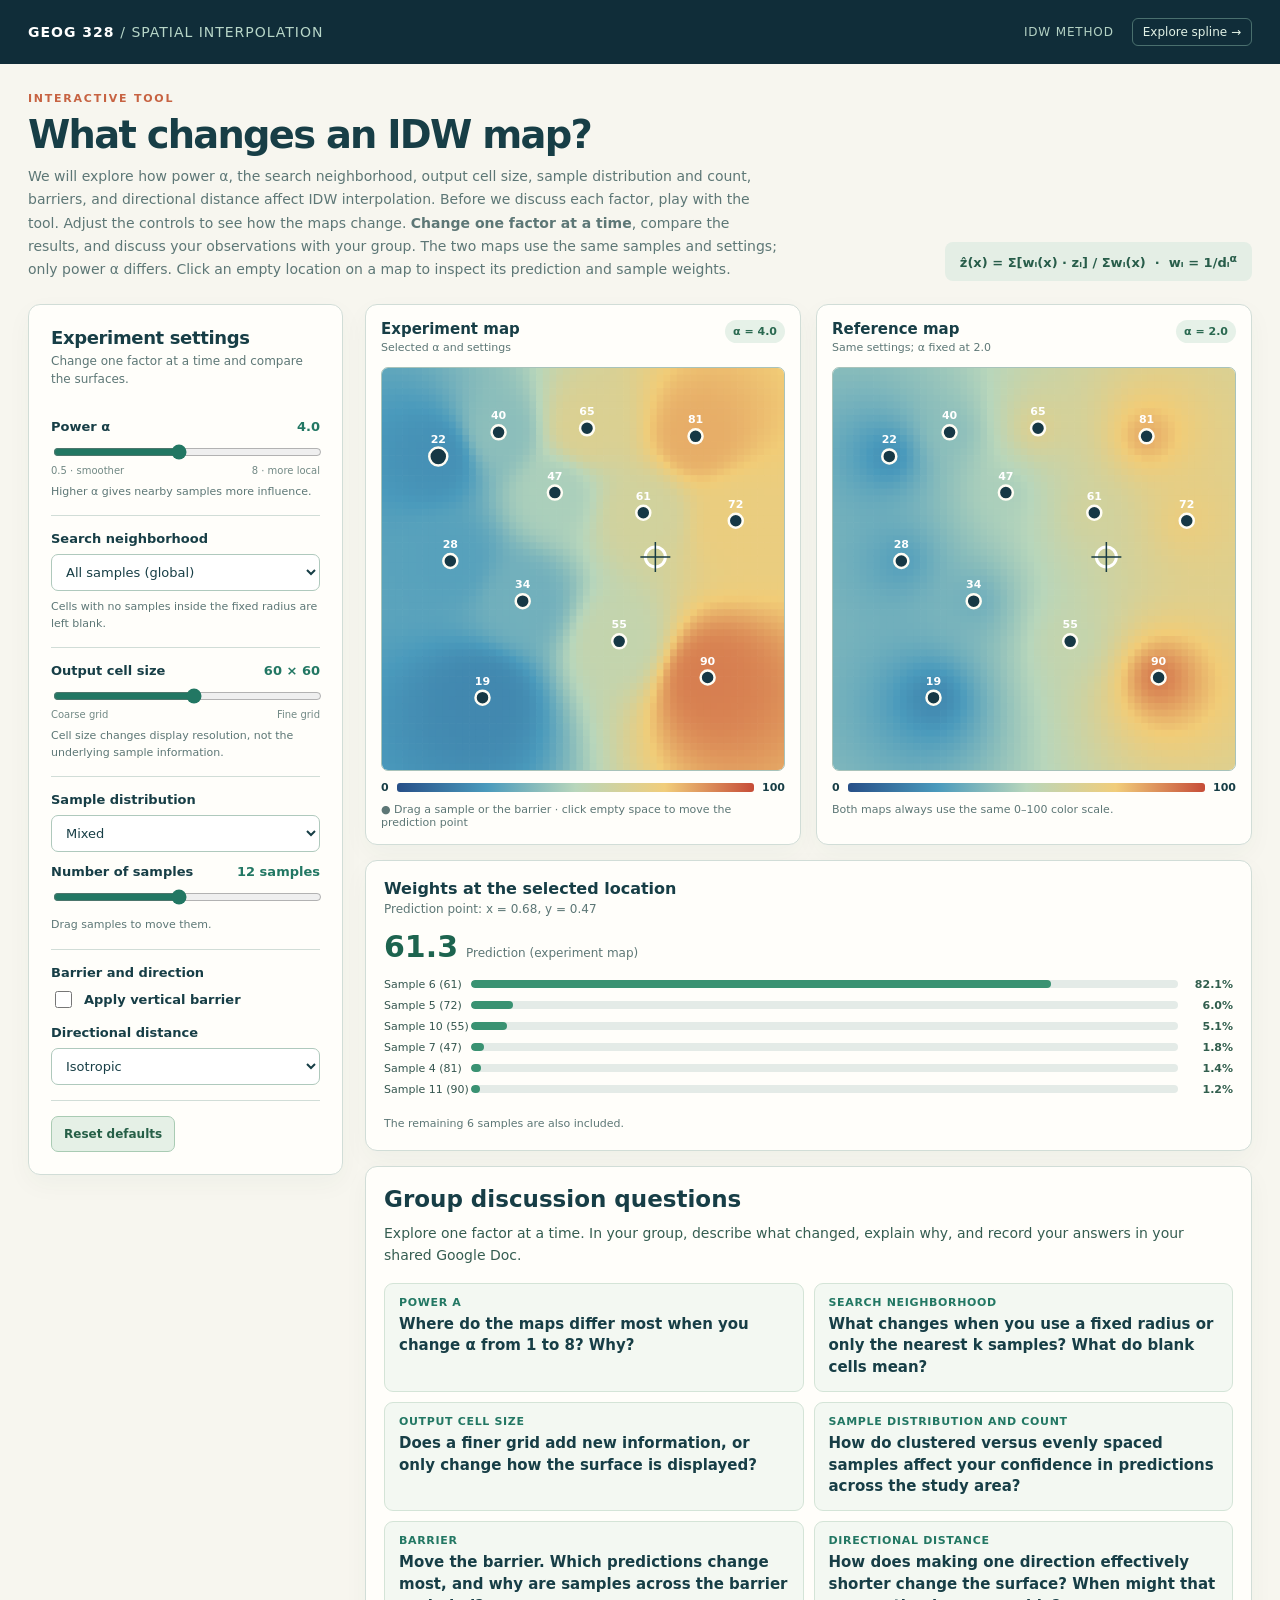
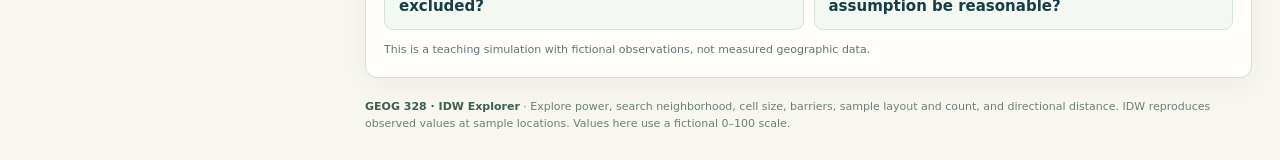
==== commit f02b0e33: "Add interactive spline teaching tool" ====
--- a/index.html
+++ b/index.html
@@ -8,13 +8,13 @@
   <style>
     :root{--navy:#102d39;--ink:#173e46;--paper:#f7f6ef;--white:#fffefa;--line:#d1ddd7;--muted:#5d7776;--teal:#227763;--orange:#c76342;--blue:#27699b;--focus:#c4e9d4}
     *{box-sizing:border-box}html{scroll-behavior:smooth}body{margin:0;background:var(--paper);color:var(--ink);font-family:Inter,"Noto Sans KR","Malgun Gothic",system-ui,sans-serif}button,input,select{font:inherit}button{cursor:pointer}button:focus-visible,input:focus-visible,select:focus-visible{outline:3px solid var(--focus);outline-offset:2px}button:disabled{opacity:.45;cursor:not-allowed}
-    .top{background:var(--navy);color:white}.top-inner{max-width:1420px;margin:auto;padding:18px 28px;display:flex;align-items:center;justify-content:space-between;gap:18px}.brand{font-size:14px;font-weight:850;letter-spacing:.07em}.brand span{font-weight:400;color:#b7d6c8}.top-note{font-size:12px;color:#b4d2c4;letter-spacing:.07em}.wrap{max-width:1420px;margin:auto;padding:28px}.intro{display:flex;align-items:end;justify-content:space-between;gap:24px;margin-bottom:23px}.eyebrow{color:var(--orange);font-size:11px;font-weight:800;letter-spacing:.16em}.intro h1{font-size:clamp(28px,3vw,40px);line-height:1.18;letter-spacing:-.045em;margin:7px 0 8px}.intro p{font-size:14px;color:var(--muted);line-height:1.65;margin:0;max-width:750px}.formula{white-space:nowrap;background:#e4eee5;padding:10px 15px;border-radius:8px;font-size:13px;font-weight:700;color:#285d4a}
+    .top{background:var(--navy);color:white}.top-inner{max-width:1420px;margin:auto;padding:18px 28px;display:flex;align-items:center;justify-content:space-between;gap:18px}.brand{font-size:14px;font-weight:850;letter-spacing:.07em}.brand span{font-weight:400;color:#b7d6c8}.top-note{font-size:12px;color:#b4d2c4;letter-spacing:.07em}.top-right{display:flex;align-items:center;gap:18px}.top a{font-size:12px;color:#e2f2e6;text-decoration:none;border:1px solid #8cbbaa77;padding:6px 10px;border-radius:6px}.top a:hover{background:#ffffff1a}.wrap{max-width:1420px;margin:auto;padding:28px}.intro{display:flex;align-items:end;justify-content:space-between;gap:24px;margin-bottom:23px}.eyebrow{color:var(--orange);font-size:11px;font-weight:800;letter-spacing:.16em}.intro h1{font-size:clamp(28px,3vw,40px);line-height:1.18;letter-spacing:-.045em;margin:7px 0 8px}.intro p{font-size:14px;color:var(--muted);line-height:1.65;margin:0;max-width:750px}.formula{white-space:nowrap;background:#e4eee5;padding:10px 15px;border-radius:8px;font-size:13px;font-weight:700;color:#285d4a}
     .layout{display:grid;grid-template-columns:minmax(270px,315px) minmax(0,1fr);gap:22px;align-items:start}.panel{background:var(--white);border:1px solid var(--line);border-radius:12px;box-shadow:0 9px 26px #1a4f3c0a}.controls{padding:22px;position:sticky;top:18px}.controls h2{font-size:18px;letter-spacing:-.02em;margin:0 0 4px}.sub{font-size:12px;line-height:1.5;color:var(--muted);margin:0 0 16px}.group{border-top:1px solid var(--line);padding:15px 0}.group:first-of-type{border-top:0}.group-title{display:flex;justify-content:space-between;align-items:baseline;gap:10px;font-size:13px;font-weight:800;margin-bottom:8px}.group-title output{color:var(--teal);font-variant-numeric:tabular-nums;font-size:13px}.hint{font-size:11px;line-height:1.5;color:var(--muted);margin:8px 0 0}.range{width:100%;accent-color:var(--teal)}.endpoints{display:flex;justify-content:space-between;color:#728985;font-size:10px;margin-top:1px}.select{width:100%;padding:9px 10px;border:1px solid #afc9bd;border-radius:7px;background:white;color:var(--ink);font-size:13px}.compact{display:grid;grid-template-columns:1fr 1fr;gap:8px}.small-btn{border:1px solid #a8c7b7;border-radius:7px;padding:9px 10px;color:#245b49;background:#edf5ed;font-size:12px;font-weight:750}.small-btn:hover{background:#dcecdf}.switchline{display:flex;align-items:center;gap:9px;font-size:13px;font-weight:700}.switchline input{accent-color:var(--teal);width:17px;height:17px}.advance{display:none}.advance.show{display:block}.segment{display:flex;gap:6px}.segment button{flex:1;padding:8px 7px;border:1px solid #b5cdbd;background:#f4f8f2;color:#355d50;border-radius:7px;font-size:11px;font-weight:750}.segment button.active{background:#216b55;color:white;border-color:#216b55}.control-footer{border-top:1px solid var(--line);padding-top:15px;display:flex;gap:8px}.action{border:0;border-radius:7px;padding:10px 12px;background:#1d684f;color:white;font-size:12px;font-weight:800}.action.secondary{background:#e5f0e6;color:#265f47;border:1px solid #a9cbb3}.action:hover{filter:brightness(.96)}
-    .content{min-width:0}.maps{display:grid;grid-template-columns:1fr 1fr;gap:15px}.map-panel{padding:15px;min-width:0}.map-top{display:flex;align-items:start;justify-content:space-between;gap:9px;margin-bottom:11px}.map-title{font-size:15px;font-weight:850}.map-caption{font-size:11px;color:var(--muted);margin-top:3px;line-height:1.35}.map-badge{font-size:11px;font-weight:800;background:#e6f1e8;color:#2a6950;border-radius:16px;padding:5px 8px;white-space:nowrap}.map-holder{position:relative;width:100%;aspect-ratio:1;background:#edf2ed;border:1px solid #a8c3ba;border-radius:7px;overflow:hidden;touch-action:none}.map-holder canvas{display:block;width:100%;height:100%}.map-holder.interactive{cursor:crosshair}.map-holder .overlay{position:absolute;inset:0;pointer-events:none}.legend{display:flex;align-items:center;gap:8px;margin-top:10px;font-size:11px;color:var(--muted)}.legend-grad{flex:1;height:9px;border-radius:3px;background:linear-gradient(90deg,#274f87,#4a9abc,#b8d6bb,#f1cd7a,#c64c37)}.legend strong{font-variant-numeric:tabular-nums;color:var(--ink)}.map-instruction{font-size:11px;color:var(--muted);margin:9px 0 0}.under{display:grid;grid-template-columns:1fr;gap:15px;margin-top:15px}.probe,.lesson{padding:18px}.probe h2{font-size:16px;margin:0 0 4px}.probe-lead{font-size:12px;color:var(--muted);margin:0 0 13px}.prediction{display:flex;align-items:baseline;gap:8px;margin-bottom:14px}.prediction strong{font-size:30px;color:#1d644f;font-variant-numeric:tabular-nums}.prediction span{font-size:12px;color:var(--muted)}.weights{display:grid;gap:8px}.weight-row{display:grid;grid-template-columns:80px minmax(0,1fr) 48px;align-items:center;gap:7px;font-size:11px;font-variant-numeric:tabular-nums}.weight-row label{white-space:nowrap;color:#35564f}.weight-track{height:8px;border-radius:6px;background:#e4ebe7;overflow:hidden}.weight-fill{height:100%;border-radius:6px;background:#3a9272}.weight-row output{text-align:right;color:#315e4d;font-weight:800}.lesson h2{font-size:23px;line-height:1.25;margin:0 0 8px}.lesson .discussion-intro{font-size:14px;line-height:1.6;margin:0 0 16px;color:#355d51}.question-list{display:grid;grid-template-columns:repeat(2,minmax(0,1fr));gap:10px;list-style:none;padding:0;margin:0}.question-list li{border:1px solid #d4e4d7;border-radius:9px;background:#f3f8f2;padding:12px 14px}.question-list strong{display:block;font-size:11px;letter-spacing:.06em;text-transform:uppercase;color:#227763;margin-bottom:5px}.question-list span{font-size:15px;font-weight:700;line-height:1.45;color:#173e46}.mini-note{font-size:11px;color:var(--muted);line-height:1.5;margin:12px 0 0}.footer{margin-top:20px;color:#6b807a;font-size:11px;line-height:1.55}.footer strong{color:#3b6052}@media(max-width:1050px){.layout{grid-template-columns:1fr}.controls{position:static}.controls-inner{display:grid;grid-template-columns:repeat(3,1fr);gap:0 15px}.controls h2,.controls .sub,.control-footer{grid-column:1/-1}.group{border-top:1px solid var(--line)}}@media(max-width:760px){.wrap{padding:19px}.intro{display:block}.formula{display:inline-block;margin-top:13px}.maps{grid-template-columns:1fr}.controls-inner{grid-template-columns:repeat(2,1fr)}}@media(max-width:640px){.question-list{grid-template-columns:1fr}}@media(max-width:520px){.top-inner{padding:15px 18px}.top-inner{flex-wrap:wrap}.top-note{font-size:11px}.controls-inner{grid-template-columns:1fr}.group{padding:13px 0}.map-panel{padding:11px}.map-holder{max-width:520px}.under{gap:12px}}
+    .content{min-width:0}.maps{display:grid;grid-template-columns:1fr 1fr;gap:15px}.map-panel{padding:15px;min-width:0}.map-top{display:flex;align-items:start;justify-content:space-between;gap:9px;margin-bottom:11px}.map-title{font-size:15px;font-weight:850}.map-caption{font-size:11px;color:var(--muted);margin-top:3px;line-height:1.35}.map-badge{font-size:11px;font-weight:800;background:#e6f1e8;color:#2a6950;border-radius:16px;padding:5px 8px;white-space:nowrap}.map-holder{position:relative;width:100%;aspect-ratio:1;background:#edf2ed;border:1px solid #a8c3ba;border-radius:7px;overflow:hidden;touch-action:none}.map-holder canvas{display:block;width:100%;height:100%}.map-holder.interactive{cursor:crosshair}.map-holder .overlay{position:absolute;inset:0;pointer-events:none}.legend{display:flex;align-items:center;gap:8px;margin-top:10px;font-size:11px;color:var(--muted)}.legend-grad{flex:1;height:9px;border-radius:3px;background:linear-gradient(90deg,#274f87,#4a9abc,#b8d6bb,#f1cd7a,#c64c37)}.legend strong{font-variant-numeric:tabular-nums;color:var(--ink)}.map-instruction{font-size:11px;color:var(--muted);margin:9px 0 0}.under{display:grid;grid-template-columns:1fr;gap:15px;margin-top:15px}.probe,.lesson{padding:18px}.probe h2{font-size:16px;margin:0 0 4px}.probe-lead{font-size:12px;color:var(--muted);margin:0 0 13px}.prediction{display:flex;align-items:baseline;gap:8px;margin-bottom:14px}.prediction strong{font-size:30px;color:#1d644f;font-variant-numeric:tabular-nums}.prediction span{font-size:12px;color:var(--muted)}.weights{display:grid;gap:8px}.weight-row{display:grid;grid-template-columns:80px minmax(0,1fr) 48px;align-items:center;gap:7px;font-size:11px;font-variant-numeric:tabular-nums}.weight-row label{white-space:nowrap;color:#35564f}.weight-track{height:8px;border-radius:6px;background:#e4ebe7;overflow:hidden}.weight-fill{height:100%;border-radius:6px;background:#3a9272}.weight-row output{text-align:right;color:#315e4d;font-weight:800}.lesson h2{font-size:23px;line-height:1.25;margin:0 0 8px}.lesson .discussion-intro{font-size:14px;line-height:1.6;margin:0 0 16px;color:#355d51}.question-list{display:grid;grid-template-columns:repeat(2,minmax(0,1fr));gap:10px;list-style:none;padding:0;margin:0}.question-list li{border:1px solid #d4e4d7;border-radius:9px;background:#f3f8f2;padding:12px 14px}.question-list strong{display:block;font-size:11px;letter-spacing:.06em;text-transform:uppercase;color:#227763;margin-bottom:5px}.question-list span{font-size:15px;font-weight:700;line-height:1.45;color:#173e46}.mini-note{font-size:11px;color:var(--muted);line-height:1.5;margin:12px 0 0}.footer{margin-top:20px;color:#6b807a;font-size:11px;line-height:1.55}.footer strong{color:#3b6052}@media(max-width:1050px){.layout{grid-template-columns:1fr}.controls{position:static}.controls-inner{display:grid;grid-template-columns:repeat(3,1fr);gap:0 15px}.controls h2,.controls .sub,.control-footer{grid-column:1/-1}.group{border-top:1px solid var(--line)}}@media(max-width:760px){.wrap{padding:19px}.intro{display:block}.formula{display:inline-block;margin-top:13px}.maps{grid-template-columns:1fr}.controls-inner{grid-template-columns:repeat(2,1fr)}}@media(max-width:640px){.question-list{grid-template-columns:1fr}}@media(max-width:520px){.top-inner{padding:15px 18px}.top-inner{flex-wrap:wrap}.top-right{width:100%;justify-content:space-between}.top-note{font-size:11px}.controls-inner{grid-template-columns:1fr}.group{padding:13px 0}.map-panel{padding:11px}.map-holder{max-width:520px}.under{gap:12px}}
   </style>
 </head>
 <body>
-<header class="top"><div class="top-inner"><div class="brand">GEOG 328 <span>/ SPATIAL INTERPOLATION</span></div><div class="top-note">IDW METHOD</div></div></header>
+<header class="top"><div class="top-inner"><div class="brand">GEOG 328 <span>/ SPATIAL INTERPOLATION</span></div><div class="top-right"><div class="top-note">IDW METHOD</div><a href="spline.html">Explore spline →</a></div></div></header>
 <main class="wrap">
   <div class="intro"><div><div class="eyebrow">INTERACTIVE TOOL</div><h1>What changes an IDW map?</h1><p>We will explore how power α, the search neighborhood, output cell size, sample distribution and count, barriers, and directional distance affect IDW interpolation. Before we discuss each factor, play with the tool. Adjust the controls to see how the maps change. <strong>Change one factor at a time</strong>, compare the results, and discuss your observations with your group. The two maps use the same samples and settings; only power α differs. Click an empty location on a map to inspect its prediction and sample weights.</p></div><div class="formula">ẑ(x) = Σ[wᵢ(x) · zᵢ] / Σwᵢ(x) &nbsp;·&nbsp; wᵢ = 1/dᵢ<sup>α</sup></div></div>
   <div class="layout">
@@ -68,3 +68,4 @@
 </script>
 </body></html>
 
+
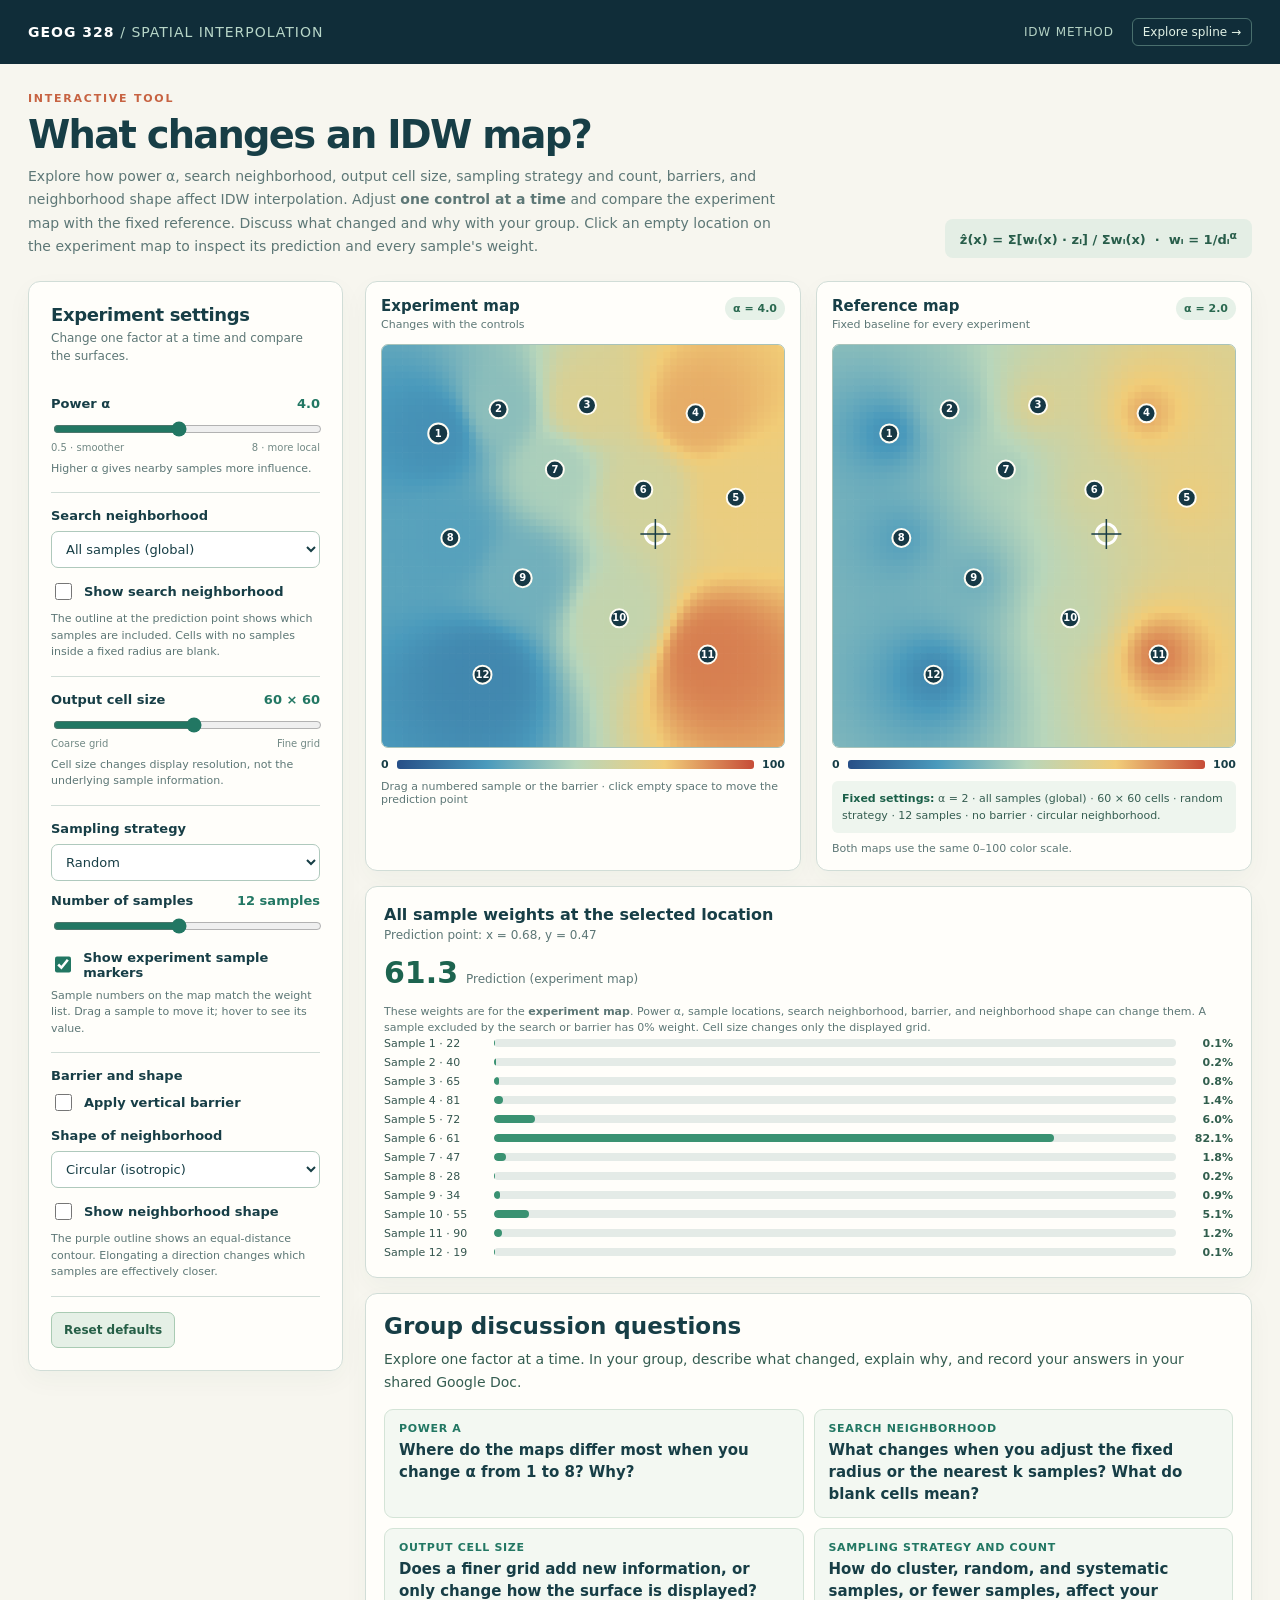
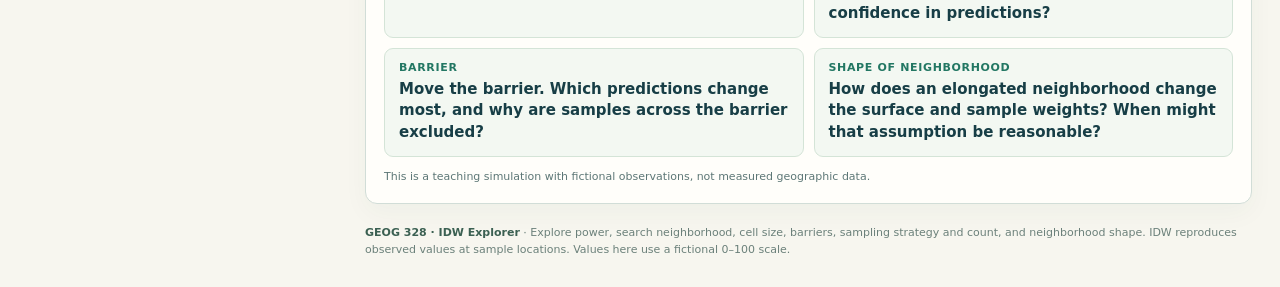
==== commit 1dc7aae7: "Improve IDW neighborhood exploration and fixed reference" ====
--- a/index.html
+++ b/index.html
@@ -10,62 +10,93 @@
     *{box-sizing:border-box}html{scroll-behavior:smooth}body{margin:0;background:var(--paper);color:var(--ink);font-family:Inter,"Noto Sans KR","Malgun Gothic",system-ui,sans-serif}button,input,select{font:inherit}button{cursor:pointer}button:focus-visible,input:focus-visible,select:focus-visible{outline:3px solid var(--focus);outline-offset:2px}button:disabled{opacity:.45;cursor:not-allowed}
     .top{background:var(--navy);color:white}.top-inner{max-width:1420px;margin:auto;padding:18px 28px;display:flex;align-items:center;justify-content:space-between;gap:18px}.brand{font-size:14px;font-weight:850;letter-spacing:.07em}.brand span{font-weight:400;color:#b7d6c8}.top-note{font-size:12px;color:#b4d2c4;letter-spacing:.07em}.top-right{display:flex;align-items:center;gap:18px}.top a{font-size:12px;color:#e2f2e6;text-decoration:none;border:1px solid #8cbbaa77;padding:6px 10px;border-radius:6px}.top a:hover{background:#ffffff1a}.wrap{max-width:1420px;margin:auto;padding:28px}.intro{display:flex;align-items:end;justify-content:space-between;gap:24px;margin-bottom:23px}.eyebrow{color:var(--orange);font-size:11px;font-weight:800;letter-spacing:.16em}.intro h1{font-size:clamp(28px,3vw,40px);line-height:1.18;letter-spacing:-.045em;margin:7px 0 8px}.intro p{font-size:14px;color:var(--muted);line-height:1.65;margin:0;max-width:750px}.formula{white-space:nowrap;background:#e4eee5;padding:10px 15px;border-radius:8px;font-size:13px;font-weight:700;color:#285d4a}
     .layout{display:grid;grid-template-columns:minmax(270px,315px) minmax(0,1fr);gap:22px;align-items:start}.panel{background:var(--white);border:1px solid var(--line);border-radius:12px;box-shadow:0 9px 26px #1a4f3c0a}.controls{padding:22px;position:sticky;top:18px}.controls h2{font-size:18px;letter-spacing:-.02em;margin:0 0 4px}.sub{font-size:12px;line-height:1.5;color:var(--muted);margin:0 0 16px}.group{border-top:1px solid var(--line);padding:15px 0}.group:first-of-type{border-top:0}.group-title{display:flex;justify-content:space-between;align-items:baseline;gap:10px;font-size:13px;font-weight:800;margin-bottom:8px}.group-title output{color:var(--teal);font-variant-numeric:tabular-nums;font-size:13px}.hint{font-size:11px;line-height:1.5;color:var(--muted);margin:8px 0 0}.range{width:100%;accent-color:var(--teal)}.endpoints{display:flex;justify-content:space-between;color:#728985;font-size:10px;margin-top:1px}.select{width:100%;padding:9px 10px;border:1px solid #afc9bd;border-radius:7px;background:white;color:var(--ink);font-size:13px}.compact{display:grid;grid-template-columns:1fr 1fr;gap:8px}.small-btn{border:1px solid #a8c7b7;border-radius:7px;padding:9px 10px;color:#245b49;background:#edf5ed;font-size:12px;font-weight:750}.small-btn:hover{background:#dcecdf}.switchline{display:flex;align-items:center;gap:9px;font-size:13px;font-weight:700}.switchline input{accent-color:var(--teal);width:17px;height:17px}.advance{display:none}.advance.show{display:block}.segment{display:flex;gap:6px}.segment button{flex:1;padding:8px 7px;border:1px solid #b5cdbd;background:#f4f8f2;color:#355d50;border-radius:7px;font-size:11px;font-weight:750}.segment button.active{background:#216b55;color:white;border-color:#216b55}.control-footer{border-top:1px solid var(--line);padding-top:15px;display:flex;gap:8px}.action{border:0;border-radius:7px;padding:10px 12px;background:#1d684f;color:white;font-size:12px;font-weight:800}.action.secondary{background:#e5f0e6;color:#265f47;border:1px solid #a9cbb3}.action:hover{filter:brightness(.96)}
-    .content{min-width:0}.maps{display:grid;grid-template-columns:1fr 1fr;gap:15px}.map-panel{padding:15px;min-width:0}.map-top{display:flex;align-items:start;justify-content:space-between;gap:9px;margin-bottom:11px}.map-title{font-size:15px;font-weight:850}.map-caption{font-size:11px;color:var(--muted);margin-top:3px;line-height:1.35}.map-badge{font-size:11px;font-weight:800;background:#e6f1e8;color:#2a6950;border-radius:16px;padding:5px 8px;white-space:nowrap}.map-holder{position:relative;width:100%;aspect-ratio:1;background:#edf2ed;border:1px solid #a8c3ba;border-radius:7px;overflow:hidden;touch-action:none}.map-holder canvas{display:block;width:100%;height:100%}.map-holder.interactive{cursor:crosshair}.map-holder .overlay{position:absolute;inset:0;pointer-events:none}.legend{display:flex;align-items:center;gap:8px;margin-top:10px;font-size:11px;color:var(--muted)}.legend-grad{flex:1;height:9px;border-radius:3px;background:linear-gradient(90deg,#274f87,#4a9abc,#b8d6bb,#f1cd7a,#c64c37)}.legend strong{font-variant-numeric:tabular-nums;color:var(--ink)}.map-instruction{font-size:11px;color:var(--muted);margin:9px 0 0}.under{display:grid;grid-template-columns:1fr;gap:15px;margin-top:15px}.probe,.lesson{padding:18px}.probe h2{font-size:16px;margin:0 0 4px}.probe-lead{font-size:12px;color:var(--muted);margin:0 0 13px}.prediction{display:flex;align-items:baseline;gap:8px;margin-bottom:14px}.prediction strong{font-size:30px;color:#1d644f;font-variant-numeric:tabular-nums}.prediction span{font-size:12px;color:var(--muted)}.weights{display:grid;gap:8px}.weight-row{display:grid;grid-template-columns:80px minmax(0,1fr) 48px;align-items:center;gap:7px;font-size:11px;font-variant-numeric:tabular-nums}.weight-row label{white-space:nowrap;color:#35564f}.weight-track{height:8px;border-radius:6px;background:#e4ebe7;overflow:hidden}.weight-fill{height:100%;border-radius:6px;background:#3a9272}.weight-row output{text-align:right;color:#315e4d;font-weight:800}.lesson h2{font-size:23px;line-height:1.25;margin:0 0 8px}.lesson .discussion-intro{font-size:14px;line-height:1.6;margin:0 0 16px;color:#355d51}.question-list{display:grid;grid-template-columns:repeat(2,minmax(0,1fr));gap:10px;list-style:none;padding:0;margin:0}.question-list li{border:1px solid #d4e4d7;border-radius:9px;background:#f3f8f2;padding:12px 14px}.question-list strong{display:block;font-size:11px;letter-spacing:.06em;text-transform:uppercase;color:#227763;margin-bottom:5px}.question-list span{font-size:15px;font-weight:700;line-height:1.45;color:#173e46}.mini-note{font-size:11px;color:var(--muted);line-height:1.5;margin:12px 0 0}.footer{margin-top:20px;color:#6b807a;font-size:11px;line-height:1.55}.footer strong{color:#3b6052}@media(max-width:1050px){.layout{grid-template-columns:1fr}.controls{position:static}.controls-inner{display:grid;grid-template-columns:repeat(3,1fr);gap:0 15px}.controls h2,.controls .sub,.control-footer{grid-column:1/-1}.group{border-top:1px solid var(--line)}}@media(max-width:760px){.wrap{padding:19px}.intro{display:block}.formula{display:inline-block;margin-top:13px}.maps{grid-template-columns:1fr}.controls-inner{grid-template-columns:repeat(2,1fr)}}@media(max-width:640px){.question-list{grid-template-columns:1fr}}@media(max-width:520px){.top-inner{padding:15px 18px}.top-inner{flex-wrap:wrap}.top-right{width:100%;justify-content:space-between}.top-note{font-size:11px}.controls-inner{grid-template-columns:1fr}.group{padding:13px 0}.map-panel{padding:11px}.map-holder{max-width:520px}.under{gap:12px}}
+    .content{min-width:0}.maps{display:grid;grid-template-columns:1fr 1fr;gap:15px}.map-panel{padding:15px;min-width:0}.map-top{display:flex;align-items:start;justify-content:space-between;gap:9px;margin-bottom:11px}.map-title{font-size:15px;font-weight:850}.map-caption{font-size:11px;color:var(--muted);margin-top:3px;line-height:1.35}.map-badge{font-size:11px;font-weight:800;background:#e6f1e8;color:#2a6950;border-radius:16px;padding:5px 8px;white-space:nowrap}.map-holder{position:relative;width:100%;aspect-ratio:1;background:#edf2ed;border:1px solid #a8c3ba;border-radius:7px;overflow:hidden;touch-action:none}.map-holder canvas{display:block;width:100%;height:100%}.map-holder.interactive{cursor:crosshair}.sample-tooltip{display:none;position:absolute;z-index:2;pointer-events:none;background:#102d39;color:white;border-radius:5px;padding:5px 7px;font-size:11px;white-space:nowrap;box-shadow:0 3px 9px #0004}.legend{display:flex;align-items:center;gap:8px;margin-top:10px;font-size:11px;color:var(--muted)}.legend-grad{flex:1;height:9px;border-radius:3px;background:linear-gradient(90deg,#274f87,#4a9abc,#b8d6bb,#f1cd7a,#c64c37)}.legend strong{font-variant-numeric:tabular-nums;color:var(--ink)}.map-instruction{font-size:11px;color:var(--muted);margin:9px 0 0}.reference-settings{margin-top:10px;padding:9px 10px;background:#eef5ee;border-radius:6px;font-size:11px;line-height:1.55;color:#355d51}.reference-settings strong{color:#1b6049}.under{display:grid;grid-template-columns:1fr;gap:15px;margin-top:15px}.probe,.lesson{padding:18px}.probe h2{font-size:16px;margin:0 0 4px}.probe-lead{font-size:12px;color:var(--muted);margin:0 0 13px}.prediction{display:flex;align-items:baseline;gap:8px;margin-bottom:14px}.prediction strong{font-size:30px;color:#1d644f;font-variant-numeric:tabular-nums}.prediction span{font-size:12px;color:var(--muted)}.weights{display:grid;gap:6px}.weight-row{display:grid;grid-template-columns:102px minmax(0,1fr) 49px;align-items:center;gap:8px;font-size:11px;font-variant-numeric:tabular-nums}.weight-row label{white-space:nowrap;color:#35564f}.weight-row.excluded{opacity:.62}.weight-track{height:8px;border-radius:6px;background:#e4ebe7;overflow:hidden}.weight-fill{height:100%;border-radius:6px;background:#3a9272}.weight-row output{text-align:right;color:#315e4d;font-weight:800}.lesson h2{font-size:23px;line-height:1.25;margin:0 0 8px}.lesson .discussion-intro{font-size:14px;line-height:1.6;margin:0 0 16px;color:#355d51}.question-list{display:grid;grid-template-columns:repeat(2,minmax(0,1fr));gap:10px;list-style:none;padding:0;margin:0}.question-list li{border:1px solid #d4e4d7;border-radius:9px;background:#f3f8f2;padding:12px 14px}.question-list strong{display:block;font-size:11px;letter-spacing:.06em;text-transform:uppercase;color:#227763;margin-bottom:5px}.question-list span{font-size:15px;font-weight:700;line-height:1.45;color:#173e46}.mini-note{font-size:11px;color:var(--muted);line-height:1.5;margin:12px 0 0}.footer{margin-top:20px;color:#6b807a;font-size:11px;line-height:1.55}.footer strong{color:#3b6052}@media(max-width:1050px){.layout{grid-template-columns:1fr}.controls{position:static}.controls-inner{display:grid;grid-template-columns:repeat(3,1fr);gap:0 15px}.controls h2,.controls .sub,.control-footer{grid-column:1/-1}.group{border-top:1px solid var(--line)}}@media(max-width:760px){.wrap{padding:19px}.intro{display:block}.formula{display:inline-block;margin-top:13px}.maps{grid-template-columns:1fr}.controls-inner{grid-template-columns:repeat(2,1fr)}}@media(max-width:640px){.question-list{grid-template-columns:1fr}}@media(max-width:520px){.top-inner{padding:15px 18px}.top-inner{flex-wrap:wrap}.top-right{width:100%;justify-content:space-between}.top-note{font-size:11px}.controls-inner{grid-template-columns:1fr}.group{padding:13px 0}.map-panel{padding:11px}.map-holder{max-width:520px}.under{gap:12px}}
   </style>
 </head>
 <body>
 <header class="top"><div class="top-inner"><div class="brand">GEOG 328 <span>/ SPATIAL INTERPOLATION</span></div><div class="top-right"><div class="top-note">IDW METHOD</div><a href="spline.html">Explore spline →</a></div></div></header>
 <main class="wrap">
-  <div class="intro"><div><div class="eyebrow">INTERACTIVE TOOL</div><h1>What changes an IDW map?</h1><p>We will explore how power α, the search neighborhood, output cell size, sample distribution and count, barriers, and directional distance affect IDW interpolation. Before we discuss each factor, play with the tool. Adjust the controls to see how the maps change. <strong>Change one factor at a time</strong>, compare the results, and discuss your observations with your group. The two maps use the same samples and settings; only power α differs. Click an empty location on a map to inspect its prediction and sample weights.</p></div><div class="formula">ẑ(x) = Σ[wᵢ(x) · zᵢ] / Σwᵢ(x) &nbsp;·&nbsp; wᵢ = 1/dᵢ<sup>α</sup></div></div>
+  <div class="intro"><div><div class="eyebrow">INTERACTIVE TOOL</div><h1>What changes an IDW map?</h1><p>Explore how power α, search neighborhood, output cell size, sampling strategy and count, barriers, and neighborhood shape affect IDW interpolation. Adjust <strong>one control at a time</strong> and compare the experiment map with the fixed reference. Discuss what changed and why with your group. Click an empty location on the experiment map to inspect its prediction and every sample's weight.</p></div><div class="formula">ẑ(x) = Σ[wᵢ(x) · zᵢ] / Σwᵢ(x) &nbsp;·&nbsp; wᵢ = 1/dᵢ<sup>α</sup></div></div>
   <div class="layout">
     <aside class="panel controls" aria-label="IDW settings"><div class="controls-inner">
       <h2>Experiment settings</h2><p class="sub">Change one factor at a time and compare the surfaces.</p>
       <div class="group"><div class="group-title"><label for="power">Power α</label><output id="powerVal">4.0</output></div><input class="range" id="power" type="range" min="0.5" max="8" step="0.5" value="4"><div class="endpoints"><span>0.5 · smoother</span><span>8 · more local</span></div><p class="hint">Higher α gives nearby samples more influence.</p></div>
-      <div class="group"><div class="group-title"><label for="search">Search neighborhood</label></div><select class="select" id="search"><option value="all">All samples (global)</option><option value="radius">Fixed radius</option><option value="nearest">Nearest k samples</option></select><div id="radiusBox" class="advance"><div class="group-title" style="margin-top:12px"><label for="radius">Radius</label><output id="radiusVal">0.32</output></div><input class="range" id="radius" type="range" min="0.1" max="0.9" step="0.02" value="0.32"></div><div id="nearestBox" class="advance"><div class="group-title" style="margin-top:12px"><label for="nearest">Number of neighbors k</label><output id="nearestVal">5</output></div><input class="range" id="nearest" type="range" min="1" max="20" step="1" value="5"></div><p class="hint">Cells with no samples inside the fixed radius are left blank.</p></div>
+       <div class="group"><div class="group-title"><label for="search">Search neighborhood</label></div><select class="select" id="search"><option value="all">All samples (global)</option><option value="radius">Fixed radius (local)</option><option value="nearest">Nearest k samples (local)</option></select><div id="radiusBox" class="advance"><div class="group-title" style="margin-top:12px"><label for="radius">Radius</label><output id="radiusVal">0.32</output></div><input class="range" id="radius" type="range" min="0.1" max="0.9" step="0.02" value="0.32"></div><div id="nearestBox" class="advance"><div class="group-title" style="margin-top:12px"><label for="nearest">Number of neighbors k</label><output id="nearestVal">5</output></div><input class="range" id="nearest" type="range" min="1" max="20" step="1" value="5"></div><label class="switchline" style="margin-top:12px"><input id="showSearch" type="checkbox"> Show search neighborhood</label><p class="hint">The outline at the prediction point shows which samples are included. Cells with no samples inside a fixed radius are blank.</p></div>
       <div class="group"><div class="group-title"><label for="cell">Output cell size</label><output id="cellVal">60 × 60</output></div><input class="range" id="cell" type="range" min="16" max="100" step="4" value="60"><div class="endpoints"><span>Coarse grid</span><span>Fine grid</span></div><p class="hint">Cell size changes display resolution, not the underlying sample information.</p></div>
-      <div class="group"><div class="group-title"><label for="distribution">Sample distribution</label></div><select class="select" id="distribution"><option value="mixed">Mixed</option><option value="grid">Evenly spaced</option><option value="cluster">Clustered</option></select><div class="group-title" style="margin-top:12px"><label for="count">Number of samples</label><output id="countVal">12 samples</output></div><input class="range" id="count" type="range" min="5" max="20" step="1" value="12"><p class="hint">Drag samples to move them.</p></div>
-      <div class="group"><div class="group-title">Barrier and direction</div><label class="switchline"><input id="barrier" type="checkbox"> Apply vertical barrier</label><div id="barrierBox" class="advance"><div class="group-title" style="margin-top:12px"><label for="barrierPosition">Barrier position</label><output id="barrierPositionVal">50%</output></div><input class="range" id="barrierPosition" type="range" min="10" max="90" step="1" value="50"><p class="hint">Slide the barrier or drag its dashed line on the experiment map. Samples across it are excluded.</p></div><div class="group-title" style="margin-top:14px"><label for="anisotropy">Directional distance</label></div><select class="select" id="anisotropy"><option value="none">Isotropic</option><option value="horizontal">Horizontal distance × 0.5</option><option value="vertical">Vertical distance × 0.5</option></select></div>
+       <div class="group"><div class="group-title"><label for="distribution">Sampling strategy</label></div><select class="select" id="distribution"><option value="random">Random</option><option value="systematic">Systematic</option><option value="cluster">Cluster</option></select><div class="group-title" style="margin-top:12px"><label for="count">Number of samples</label><output id="countVal">12 samples</output></div><input class="range" id="count" type="range" min="5" max="20" step="1" value="12"><label class="switchline" style="margin-top:12px"><input id="showSamples" type="checkbox" checked> Show experiment sample markers</label><p class="hint">Sample numbers on the map match the weight list. Drag a sample to move it; hover to see its value.</p></div>
+       <div class="group"><div class="group-title">Barrier and shape</div><label class="switchline"><input id="barrier" type="checkbox"> Apply vertical barrier</label><div id="barrierBox" class="advance"><div class="group-title" style="margin-top:12px"><label for="barrierPosition">Barrier position</label><output id="barrierPositionVal">50%</output></div><input class="range" id="barrierPosition" type="range" min="10" max="90" step="1" value="50"><p class="hint">Slide the barrier or drag its dashed line on the experiment map. Samples across it are excluded.</p></div><div class="group-title" style="margin-top:14px"><label for="anisotropy">Shape of neighborhood</label></div><select class="select" id="anisotropy"><option value="none">Circular (isotropic)</option><option value="horizontal">East–west elongated</option><option value="vertical">North–south elongated</option></select><label class="switchline" style="margin-top:12px"><input id="showShape" type="checkbox"> Show neighborhood shape</label><p class="hint">The purple outline shows an equal-distance contour. Elongating a direction changes which samples are effectively closer.</p></div>
       <div class="control-footer"><button class="action secondary" type="button" id="reset">Reset defaults</button></div>
     </div></aside>
     <div class="content">
       <div class="maps">
-        <section class="panel map-panel"><div class="map-top"><div><div class="map-title">Experiment map</div><div class="map-caption">Selected α and settings</div></div><span class="map-badge" id="currentBadge">α = 4.0</span></div><div class="map-holder interactive" id="activeHolder"><canvas id="activeMap" aria-label="Interpolated surface for the selected IDW settings"></canvas></div><div class="legend"><strong>0</strong><div class="legend-grad"></div><strong>100</strong></div><p class="map-instruction">● Drag a sample or the barrier · click empty space to move the prediction point</p></section>
-        <section class="panel map-panel"><div class="map-top"><div><div class="map-title">Reference map</div><div class="map-caption">Same settings; α fixed at 2.0</div></div><span class="map-badge">α = 2.0</span></div><div class="map-holder" id="referenceHolder"><canvas id="referenceMap" aria-label="IDW interpolated surface with power 2.0"></canvas></div><div class="legend"><strong>0</strong><div class="legend-grad"></div><strong>100</strong></div><p class="map-instruction">Both maps always use the same 0–100 color scale.</p></section>
+         <section class="panel map-panel"><div class="map-top"><div><div class="map-title">Experiment map</div><div class="map-caption">Changes with the controls</div></div><span class="map-badge" id="currentBadge">α = 4.0</span></div><div class="map-holder interactive" id="activeHolder"><canvas id="activeMap" aria-label="Interpolated surface for the selected IDW settings"></canvas><div class="sample-tooltip" id="sampleTooltip"></div></div><div class="legend"><strong>0</strong><div class="legend-grad"></div><strong>100</strong></div><p class="map-instruction">Drag a numbered sample or the barrier · click empty space to move the prediction point</p></section>
+         <section class="panel map-panel"><div class="map-top"><div><div class="map-title">Reference map</div><div class="map-caption">Fixed baseline for every experiment</div></div><span class="map-badge">α = 2.0</span></div><div class="map-holder" id="referenceHolder"><canvas id="referenceMap" aria-label="Fixed baseline IDW interpolated surface"></canvas></div><div class="legend"><strong>0</strong><div class="legend-grad"></div><strong>100</strong></div><div class="reference-settings"><strong>Fixed settings:</strong> α = 2 · all samples (global) · 60 × 60 cells · random strategy · 12 samples · no barrier · circular neighborhood.</div><p class="map-instruction">Both maps use the same 0–100 color scale.</p></section>
       </div>
       <div class="under">
-        <section class="panel probe" aria-live="polite"><h2>Weights at the selected location</h2><p class="probe-lead" id="probeCoord">Click an empty location on the map to move the prediction point.</p><div class="prediction"><strong id="prediction">—</strong><span id="predictionNote">Prediction (experiment map)</span></div><div class="weights" id="weights"></div></section>
-        <section class="panel lesson"><h2>Group discussion questions</h2><p class="discussion-intro">Explore one factor at a time. In your group, describe what changed, explain why, and record your answers in your shared Google Doc.</p><ol class="question-list"><li><strong>Power α</strong><span>Where do the maps differ most when you change α from 1 to 8? Why?</span></li><li><strong>Search neighborhood</strong><span>What changes when you use a fixed radius or only the nearest k samples? What do blank cells mean?</span></li><li><strong>Output cell size</strong><span>Does a finer grid add new information, or only change how the surface is displayed?</span></li><li><strong>Sample distribution and count</strong><span>How do clustered versus evenly spaced samples affect your confidence in predictions across the study area?</span></li><li><strong>Barrier</strong><span>Move the barrier. Which predictions change most, and why are samples across the barrier excluded?</span></li><li><strong>Directional distance</strong><span>How does making one direction effectively shorter change the surface? When might that assumption be reasonable?</span></li></ol><p class="mini-note">This is a teaching simulation with fictional observations, not measured geographic data.</p></section>
+         <section class="panel probe" aria-live="polite"><h2>All sample weights at the selected location</h2><p class="probe-lead" id="probeCoord">Click an empty location on the experiment map to move the prediction point.</p><div class="prediction"><strong id="prediction">—</strong><span id="predictionNote">Prediction (experiment map)</span></div><p class="mini-note">These weights are for the <strong>experiment map</strong>. Power α, sample locations, search neighborhood, barrier, and neighborhood shape can change them. A sample excluded by the search or barrier has 0% weight. Cell size changes only the displayed grid.</p><div class="weights" id="weights"></div></section>
+         <section class="panel lesson"><h2>Group discussion questions</h2><p class="discussion-intro">Explore one factor at a time. In your group, describe what changed, explain why, and record your answers in your shared Google Doc.</p><ol class="question-list"><li><strong>Power α</strong><span>Where do the maps differ most when you change α from 1 to 8? Why?</span></li><li><strong>Search neighborhood</strong><span>What changes when you adjust the fixed radius or the nearest k samples? What do blank cells mean?</span></li><li><strong>Output cell size</strong><span>Does a finer grid add new information, or only change how the surface is displayed?</span></li><li><strong>Sampling strategy and count</strong><span>How do cluster, random, and systematic samples, or fewer samples, affect your confidence in predictions?</span></li><li><strong>Barrier</strong><span>Move the barrier. Which predictions change most, and why are samples across the barrier excluded?</span></li><li><strong>Shape of neighborhood</strong><span>How does an elongated neighborhood change the surface and sample weights? When might that assumption be reasonable?</span></li></ol><p class="mini-note">This is a teaching simulation with fictional observations, not measured geographic data.</p></section>
       </div>
-      <div class="footer"><strong>GEOG 328 · IDW Explorer</strong> · Explore power, search neighborhood, cell size, barriers, sample layout and count, and directional distance. IDW reproduces observed values at sample locations. Values here use a fictional 0–100 scale.</div>
+       <div class="footer"><strong>GEOG 328 · IDW Explorer</strong> · Explore power, search neighborhood, cell size, barriers, sampling strategy and count, and neighborhood shape. IDW reproduces observed values at sample locations. Values here use a fictional 0–100 scale.</div>
     </div>
   </div>
 </main>
 <script>
-(() => {
-  const $ = id => document.getElementById(id);
-  const state = { power:4,search:"all",radius:.32,nearest:5,cell:60,distribution:"mixed",count:12,barrier:false,barrierX:.5,anisotropy:"none",probe:{x:.68,y:.47},selected:0,drag:-1,dragBarrier:false,samples:[] };
-  const presets={
-    mixed:[[.14,.22,22],[.29,.16,40],[.51,.15,65],[.78,.17,81],[.88,.38,72],[.65,.36,61],[.43,.31,47],[.17,.48,28],[.35,.58,34],[.59,.68,55],[.81,.77,90],[.25,.82,19],[.12,.72,26],[.50,.85,48],[.71,.56,69],[.91,.61,74],[.39,.46,43],[.57,.53,57],[.71,.25,75],[.30,.75,32]],
-    grid:[[.16,.16,20],[.38,.16,45],[.62,.16,68],[.84,.16,85],[.16,.38,28],[.38,.38,42],[.62,.38,64],[.84,.38,77],[.16,.62,30],[.38,.62,46],[.62,.62,61],[.84,.62,82],[.16,.84,18],[.38,.84,38],[.62,.84,56],[.84,.84,90],[.27,.27,34],[.73,.27,72],[.27,.73,29],[.73,.73,76]],
-    cluster:[[.12,.17,22],[.18,.20,26],[.25,.14,31],[.16,.29,24],[.29,.25,35],[.33,.17,38],[.20,.35,29],[.73,.69,74],[.81,.72,81],[.77,.82,86],[.87,.79,92],[.68,.76,70],[.84,.62,78],[.38,.23,42],[.14,.40,27],[.92,.68,89],[.65,.85,71],[.89,.88,95],[.25,.43,35],[.74,.58,67]]
-  };
-  const stops=[[0,39,79,135],[.25,74,154,188],[.5,184,214,187],[.75,241,204,119],[1,198,76,55]];
-  function color(v){let t=Math.max(0,Math.min(1,v/100));for(let i=0;i<stops.length-1;i++){const a=stops[i],b=stops[i+1];if(t<=b[0]){const f=(t-a[0])/(b[0]-a[0]);return `rgb(${Math.round(a[1]+(b[1]-a[1])*f)},${Math.round(a[2]+(b[2]-a[2])*f)},${Math.round(a[3]+(b[3]-a[3])*f)})`}}return "rgb(198,76,55)"}
-  function seedSamples(){state.samples=presets[state.distribution].slice(0,state.count).map((s,i)=>({x:s[0],y:s[1],v:s[2],id:i+1}));state.selected=Math.min(state.selected,state.samples.length-1);render()}
-  function distance(x,y,s){let dx=x-s.x,dy=y-s.y;if(state.anisotropy==="horizontal")dx*=.5;if(state.anisotropy==="vertical")dy*=.5;return Math.hypot(dx,dy)}
-  function calculate(x,y,power){let candidates=state.samples.filter(s=>!state.barrier||((x<state.barrierX)===(s.x<state.barrierX))).map(s=>({s,d:distance(x,y,s)}));if(!candidates.length)return null;const exact=candidates.find(a=>a.d<1e-7);if(exact)return {value:exact.s.v,items:[{...exact,w:1}]};candidates.sort((a,b)=>a.d-b.d);if(state.search==="radius")candidates=candidates.filter(a=>a.d<=state.radius);if(state.search==="nearest")candidates=candidates.slice(0,state.nearest);if(!candidates.length)return null;let sum=0;for(const a of candidates){a.raw=1/Math.pow(a.d,power);sum+=a.raw}let value=0;for(const a of candidates){a.w=a.raw/sum;value+=a.w*a.s.v}return {value,items:candidates}}
-  function renderMap(canvas,power,interactive){const holder=canvas.parentElement;const size=Math.max(100,Math.floor(holder.clientWidth));const dpr=Math.min(window.devicePixelRatio||1,2);canvas.width=Math.round(size*dpr);canvas.height=Math.round(size*dpr);const ctx=canvas.getContext("2d");ctx.setTransform(dpr,0,0,dpr,0,0);ctx.clearRect(0,0,size,size);const n=state.cell,w=size/n;for(let row=0;row<n;row++)for(let col=0;col<n;col++){const result=calculate((col+.5)/n,(row+.5)/n,power);ctx.fillStyle=result?color(result.value):"#e8eee8";ctx.fillRect(col*w,row*w,Math.ceil(w)+.4,Math.ceil(w)+.4)}if(state.barrier){const bx=size*state.barrierX;ctx.strokeStyle="#182c38";ctx.lineWidth=4;ctx.setLineDash([9,6]);ctx.beginPath();ctx.moveTo(bx,0);ctx.lineTo(bx,size);ctx.stroke();ctx.setLineDash([]);if(interactive){ctx.fillStyle="#182c38";ctx.beginPath();ctx.arc(bx,size*.5,11,0,Math.PI*2);ctx.fill();ctx.strokeStyle="#fff";ctx.lineWidth=2;ctx.stroke();ctx.fillStyle="#fff";ctx.font="bold 15px system-ui";ctx.textAlign="center";ctx.fillText("↔",bx,size*.5+5)}}for(const s of state.samples){const x=s.x*size,y=s.y*size;ctx.beginPath();ctx.arc(x,y,interactive&&state.samples[state.selected]===s?9:7,0,Math.PI*2);ctx.fillStyle="#163845";ctx.fill();ctx.lineWidth=2.5;ctx.strokeStyle="#fffdf4";ctx.stroke();ctx.fillStyle="#fff";ctx.font="bold 11px system-ui";ctx.textAlign="center";ctx.fillText(String(s.v),x,y-13)}const px=state.probe.x*size,py=state.probe.y*size;ctx.strokeStyle="#fff";ctx.lineWidth=3;ctx.beginPath();ctx.arc(px,py,10,0,Math.PI*2);ctx.stroke();ctx.strokeStyle="#173b43";ctx.lineWidth=1.5;ctx.beginPath();ctx.moveTo(px-15,py);ctx.lineTo(px+15,py);ctx.moveTo(px,py-15);ctx.lineTo(px,py+15);ctx.stroke()}
-  function renderProbe(){const result=calculate(state.probe.x,state.probe.y,state.power);$("probeCoord").textContent=`Prediction point: x = ${state.probe.x.toFixed(2)}, y = ${state.probe.y.toFixed(2)}`;$("prediction").textContent=result?result.value.toFixed(1):"—";$("predictionNote").textContent=result?"Prediction (experiment map)":"No samples in the search neighborhood";const box=$("weights");box.replaceChildren();if(!result){const p=document.createElement("p");p.className="mini-note";p.textContent="Increase the fixed radius or move a sample to obtain a prediction.";box.append(p);return}const items=[...result.items].sort((a,b)=>b.w-a.w);for(const a of items.slice(0,6)){const row=document.createElement("div"),label=document.createElement("label"),track=document.createElement("div"),fill=document.createElement("div"),out=document.createElement("output");row.className="weight-row";label.textContent=`Sample ${a.s.id} (${a.s.v})`;track.className="weight-track";fill.className="weight-fill";fill.style.width=(a.w*100)+"%";track.append(fill);out.textContent=(a.w*100).toFixed(1)+"%";row.append(label,track,out);box.append(row)}if(items.length>6){const p=document.createElement("p");p.className="mini-note";p.textContent=`The remaining ${items.length-6} samples are also included.`;box.append(p)}}
-  function render(){requestAnimationFrame(()=>{renderMap($("activeMap"),state.power,true);renderMap($("referenceMap"),2,false);renderProbe();$("currentBadge").textContent=`α = ${state.power.toFixed(1)}`})}
-  function updateInputs(){state.power=+$("power").value;state.search=$("search").value;state.radius=+$("radius").value;state.nearest=+$("nearest").value;state.cell=+$("cell").value;state.barrier=$("barrier").checked;state.barrierX=+$("barrierPosition").value/100;state.anisotropy=$("anisotropy").value;$("powerVal").textContent=state.power.toFixed(1);$("radiusVal").textContent=state.radius.toFixed(2);$("nearestVal").textContent=String(state.nearest);$("cellVal").textContent=`${state.cell} × ${state.cell}`;$("barrierPositionVal").textContent=`${Math.round(state.barrierX*100)}%`;$("radiusBox").classList.toggle("show",state.search==="radius");$("nearestBox").classList.toggle("show",state.search==="nearest");$("barrierBox").classList.toggle("show",state.barrier);render()}
-  for(const id of ["power","search","radius","nearest","cell","barrier","barrierPosition","anisotropy"])$(id).addEventListener("input",updateInputs);
-  $("distribution").addEventListener("change",()=>{state.distribution=$("distribution").value;seedSamples()});
-  $("count").addEventListener("input",()=>{state.count=+$("count").value;$("countVal").textContent=state.count+" samples";seedSamples()});
-  const holder=$("activeHolder");function point(e){const r=holder.getBoundingClientRect();return {x:Math.max(0,Math.min(1,(e.clientX-r.left)/r.width)),y:Math.max(0,Math.min(1,(e.clientY-r.top)/r.height))}}holder.addEventListener("pointerdown",e=>{const p=point(e);let near=-1,best=.033;state.samples.forEach((s,i)=>{const d=Math.hypot(s.x-p.x,s.y-p.y);if(d<best){best=d;near=i}});if(near>=0){state.drag=near;state.selected=near;holder.setPointerCapture(e.pointerId)}else if(state.barrier&&Math.abs(p.x-state.barrierX)<.045){state.dragBarrier=true;holder.setPointerCapture(e.pointerId)}else{state.probe=p}render()});holder.addEventListener("pointermove",e=>{if(state.drag<0&&!state.dragBarrier)return;const p=point(e);if(state.dragBarrier){state.barrierX=Math.max(.1,Math.min(.9,p.x));$("barrierPosition").value=Math.round(state.barrierX*100);$("barrierPositionVal").textContent=`${Math.round(state.barrierX*100)}%`}else{state.samples[state.drag].x=Math.max(.03,Math.min(.97,p.x));state.samples[state.drag].y=Math.max(.03,Math.min(.97,p.y))}render()});function stopDrag(){state.drag=-1;state.dragBarrier=false}holder.addEventListener("pointerup",stopDrag);holder.addEventListener("pointercancel",stopDrag);
-  $("reset").addEventListener("click",()=>{$("power").value=4;$("search").value="all";$("radius").value=.32;$("nearest").value=5;$("cell").value=60;$("distribution").value="mixed";$("count").value=12;$("barrier").checked=false;$("barrierPosition").value=50;$("anisotropy").value="none";state.distribution="mixed";state.count=12;state.probe={x:.68,y:.47};state.selected=0;$("countVal").textContent="12 samples";seedSamples();updateInputs()});
-  window.addEventListener("resize",render);seedSamples();updateInputs();
-})();
+(() => {
+  const $ = id => document.getElementById(id);
+  const presets = {
+    random:[[.14,.22,22],[.29,.16,40],[.51,.15,65],[.78,.17,81],[.88,.38,72],[.65,.36,61],[.43,.31,47],[.17,.48,28],[.35,.58,34],[.59,.68,55],[.81,.77,90],[.25,.82,19],[.12,.72,26],[.50,.85,48],[.71,.56,69],[.91,.61,74],[.39,.46,43],[.57,.53,57],[.71,.25,75],[.30,.75,32]],
+    systematic:[[.16,.16,20],[.38,.16,45],[.62,.16,68],[.84,.16,85],[.16,.38,28],[.38,.38,42],[.62,.38,64],[.84,.38,77],[.16,.62,30],[.38,.62,46],[.62,.62,61],[.84,.62,82],[.16,.84,18],[.38,.84,38],[.62,.84,56],[.84,.84,90],[.27,.27,34],[.73,.27,72],[.27,.73,29],[.73,.73,76]],
+    cluster:[[.12,.17,22],[.18,.20,26],[.25,.14,31],[.16,.29,24],[.29,.25,35],[.33,.17,38],[.20,.35,29],[.73,.69,74],[.81,.72,81],[.77,.82,86],[.87,.79,92],[.68,.76,70],[.84,.62,78],[.38,.23,42],[.14,.40,27],[.92,.68,89],[.65,.85,71],[.89,.88,95],[.25,.43,35],[.74,.58,67]]
+  };
+  const samplesFor = (strategy, count) => presets[strategy].slice(0, count).map((s,i) => ({x:s[0], y:s[1], v:s[2], id:i+1}));
+  const baseline = Object.freeze({power:2, search:"all", radius:.32, nearest:5, cell:60, barrier:false, barrierX:.5, anisotropy:"none", samples:samplesFor("random",12), probe:{x:.68,y:.47}});
+  const state = {power:4, search:"all", radius:.32, nearest:5, cell:60, distribution:"random", count:12, barrier:false, barrierX:.5, anisotropy:"none", showSearch:false, showShape:false, showSamples:true, probe:{x:.68,y:.47}, selected:0, drag:-1, dragBarrier:false, samples:samplesFor("random",12)};
+  const stops=[[0,39,79,135],[.25,74,154,188],[.5,184,214,187],[.75,241,204,119],[1,198,76,55]];
+  function color(v) {const t=Math.max(0,Math.min(1,v/100)); for(let i=0;i<stops.length-1;i++){const a=stops[i],b=stops[i+1];if(t<=b[0]){const f=(t-a[0])/(b[0]-a[0]);return `rgb(${Math.round(a[1]+(b[1]-a[1])*f)},${Math.round(a[2]+(b[2]-a[2])*f)},${Math.round(a[3]+(b[3]-a[3])*f)})`}}return "rgb(198,76,55)"}
+  function distance(x,y,s,config) {let dx=x-s.x,dy=y-s.y;if(config.anisotropy==="horizontal")dx*=.5;if(config.anisotropy==="vertical")dy*=.5;return Math.hypot(dx,dy)}
+  function eligible(x,y,config) {let items=config.samples.filter(s=>!config.barrier || ((x<config.barrierX)===(s.x<config.barrierX))).map(s=>({s,d:distance(x,y,s,config)})).sort((a,b)=>a.d-b.d);if(config.search==="radius")items=items.filter(a=>a.d<=config.radius);if(config.search==="nearest")items=items.slice(0,config.nearest);return items}
+  function calculate(x,y,config) {const items=eligible(x,y,config);if(!items.length)return null;const exact=items.find(a=>a.d<1e-7);if(exact)return {value:exact.s.v,items:items.map(a=>({...a,w:a===exact?1:0}))};let sum=0;for(const a of items){a.raw=Math.pow(a.d,-config.power);sum+=a.raw}let value=0;for(const a of items){a.w=a.raw/sum;value+=a.w*a.s.v}return {value,items}}
+  function axes(radius,config,size) {return [radius*size*(config.anisotropy==="horizontal"?2:1),radius*size*(config.anisotropy==="vertical"?2:1)]}
+  function outline(ctx,x,y,radius,config,size,stroke,dash) {const [rx,ry]=axes(radius,config,size);ctx.beginPath();ctx.ellipse(x*size,y*size,rx,ry,0,0,Math.PI*2);ctx.strokeStyle=stroke;ctx.lineWidth=3;ctx.setLineDash(dash);ctx.stroke();ctx.setLineDash([])}
+  function overlay(ctx,config,size,result) {
+    if(config.showShape)outline(ctx,config.probe.x,config.probe.y,.23,config,size,"#802a91",[8,5]);
+    if(!config.showSearch)return;
+    if(config.search==="radius")outline(ctx,config.probe.x,config.probe.y,config.radius,config,size,"#075f8d",[]);
+    if(config.search==="nearest" && result?.items.length){const boundary=Math.max(...result.items.map(a=>a.d))+.0005;outline(ctx,config.probe.x,config.probe.y,boundary,config,size,"#075f8d",[])}
+    ctx.fillStyle="#102d39dd";ctx.fillRect(8,8,Math.min(size-16,196),23);ctx.fillStyle="white";ctx.font="bold 11px system-ui";ctx.textAlign="left";
+    const label=config.search==="all"?`All ${result?.items.length||0} samples included`:config.search==="radius"?`Within radius: ${result?.items.length||0} samples`:`Nearest ${result?.items.length||0} samples`;
+    ctx.fillText(label,15,24);
+  }
+  function renderMap(canvas,config,interactive) {
+    const size=Math.max(100,Math.floor(canvas.parentElement.clientWidth));const dpr=Math.min(window.devicePixelRatio||1,2);canvas.width=Math.round(size*dpr);canvas.height=Math.round(size*dpr);const ctx=canvas.getContext("2d");ctx.setTransform(dpr,0,0,dpr,0,0);ctx.clearRect(0,0,size,size);
+    const n=config.cell,w=size/n;for(let row=0;row<n;row++)for(let col=0;col<n;col++){const result=calculate((col+.5)/n,(row+.5)/n,config);ctx.fillStyle=result?color(result.value):"#e8eee8";ctx.fillRect(col*w,row*w,Math.ceil(w)+.4,Math.ceil(w)+.4)}
+    if(config.barrier){const bx=size*config.barrierX;ctx.strokeStyle="#182c38";ctx.lineWidth=4;ctx.setLineDash([9,6]);ctx.beginPath();ctx.moveTo(bx,0);ctx.lineTo(bx,size);ctx.stroke();ctx.setLineDash([]);if(interactive){ctx.fillStyle="#182c38";ctx.beginPath();ctx.arc(bx,size*.5,11,0,Math.PI*2);ctx.fill();ctx.strokeStyle="#fff";ctx.lineWidth=2;ctx.stroke();ctx.fillStyle="#fff";ctx.font="bold 15px system-ui";ctx.textAlign="center";ctx.fillText("↔",bx,size*.5+5)}}
+    const probeResult=calculate(config.probe.x,config.probe.y,config);if(interactive)overlay(ctx,config,size,probeResult);
+    if(!interactive || config.showSamples){const included=new Set(probeResult?.items.map(a=>a.s.id)||[]);for(const s of config.samples){const x=s.x*size,y=s.y*size;if(interactive&&config.showSearch&&included.has(s.id)){ctx.beginPath();ctx.arc(x,y,14,0,Math.PI*2);ctx.fillStyle="#ffffffb5";ctx.fill();ctx.strokeStyle="#075f8d";ctx.lineWidth=2;ctx.stroke()}ctx.beginPath();ctx.arc(x,y,interactive&&config.samples[config.selected]===s?10:9,0,Math.PI*2);ctx.fillStyle="#163845";ctx.fill();ctx.lineWidth=2;ctx.strokeStyle="#fffdf4";ctx.stroke();ctx.fillStyle="#fff";ctx.font="bold 10px system-ui";ctx.textAlign="center";ctx.textBaseline="middle";ctx.fillText(String(s.id),x,y+.5)}}
+    const px=config.probe.x*size,py=config.probe.y*size;ctx.strokeStyle="#fff";ctx.lineWidth=3;ctx.beginPath();ctx.arc(px,py,10,0,Math.PI*2);ctx.stroke();ctx.strokeStyle="#173b43";ctx.lineWidth=1.5;ctx.beginPath();ctx.moveTo(px-15,py);ctx.lineTo(px+15,py);ctx.moveTo(px,py-15);ctx.lineTo(px,py+15);ctx.stroke();
+  }
+  function renderProbe() {
+    const result=calculate(state.probe.x,state.probe.y,state);$("probeCoord").textContent=`Prediction point: x = ${state.probe.x.toFixed(2)}, y = ${state.probe.y.toFixed(2)}`;$("prediction").textContent=result?result.value.toFixed(1):"—";$("predictionNote").textContent=result?"Prediction (experiment map)":"No eligible samples at this point";
+    const weights=new Map(result?.items.map(a=>[a.s.id,a.w])||[]),box=$("weights");box.replaceChildren();
+    for(const s of state.samples){const w=weights.get(s.id)||0,row=document.createElement("div"),label=document.createElement("label"),track=document.createElement("div"),fill=document.createElement("div"),out=document.createElement("output");row.className="weight-row"+(weights.has(s.id)?"":" excluded");label.textContent=`Sample ${s.id} · ${s.v}`;label.title=`Sample ${s.id}: observed value ${s.v}${weights.has(s.id)?"":"; excluded from this prediction"}`;track.className="weight-track";fill.className="weight-fill";fill.style.width=(w*100)+"%";track.append(fill);out.textContent=(w*100).toFixed(1)+"%";row.append(label,track,out);box.append(row)}
+  }
+  let pending=false;function render(){if(pending)return;pending=true;requestAnimationFrame(()=>{pending=false;renderMap($("activeMap"),state,true);renderMap($("referenceMap"),baseline,false);renderProbe();$("currentBadge").textContent=`α = ${state.power.toFixed(1)}`})}
+  function updateInputs(){state.power=+$("power").value;state.search=$("search").value;state.radius=+$("radius").value;state.nearest=+$("nearest").value;state.cell=+$("cell").value;state.barrier=$("barrier").checked;state.barrierX=+$("barrierPosition").value/100;state.anisotropy=$("anisotropy").value;state.showSearch=$("showSearch").checked;state.showShape=$("showShape").checked;state.showSamples=$("showSamples").checked;$("powerVal").textContent=state.power.toFixed(1);$("radiusVal").textContent=state.radius.toFixed(2);$("nearestVal").textContent=String(state.nearest);$("cellVal").textContent=`${state.cell} × ${state.cell}`;$("barrierPositionVal").textContent=`${Math.round(state.barrierX*100)}%`;$("radiusBox").classList.toggle("show",state.search==="radius");$("nearestBox").classList.toggle("show",state.search==="nearest");$("barrierBox").classList.toggle("show",state.barrier);render()}
+  for(const id of ["power","search","radius","nearest","cell","barrier","barrierPosition","anisotropy","showSearch","showShape","showSamples"])$(id).addEventListener("input",updateInputs);
+  function seedSamples(){state.samples=samplesFor(state.distribution,state.count);state.selected=Math.min(state.selected,state.samples.length-1);render()}
+  $("distribution").addEventListener("change",()=>{state.distribution=$("distribution").value;seedSamples()});
+  $("count").addEventListener("input",()=>{state.count=+$("count").value;$("countVal").textContent=state.count+" samples";seedSamples()});
+  const holder=$("activeHolder"),tooltip=$("sampleTooltip");function point(e){const r=holder.getBoundingClientRect();return {x:Math.max(0,Math.min(1,(e.clientX-r.left)/r.width)),y:Math.max(0,Math.min(1,(e.clientY-r.top)/r.height))}}
+  function nearestSample(p){let near=-1,best=.035;state.samples.forEach((s,i)=>{const d=Math.hypot(s.x-p.x,s.y-p.y);if(d<best){best=d;near=i}});return near}
+  function showTooltip(p,i){if(i<0||!state.showSamples){tooltip.style.display="none";return}const s=state.samples[i];tooltip.textContent=`Sample ${s.id} · value ${s.v}`;tooltip.style.left=`${Math.min(p.x*holder.clientWidth+13,holder.clientWidth-125)}px`;tooltip.style.top=`${Math.max(4,p.y*holder.clientHeight-30)}px`;tooltip.style.display="block"}
+  holder.addEventListener("pointerdown",e=>{const p=point(e),near=nearestSample(p);if(near>=0){state.drag=near;state.selected=near;holder.setPointerCapture(e.pointerId);showTooltip(p,near)}else if(state.barrier&&Math.abs(p.x-state.barrierX)<.045){state.dragBarrier=true;holder.setPointerCapture(e.pointerId)}else{state.probe=p;tooltip.style.display="none"}render()});
+  holder.addEventListener("pointermove",e=>{const p=point(e);if(state.drag<0&&!state.dragBarrier){showTooltip(p,nearestSample(p));return}if(state.dragBarrier){state.barrierX=Math.max(.1,Math.min(.9,p.x));$("barrierPosition").value=Math.round(state.barrierX*100);$("barrierPositionVal").textContent=`${Math.round(state.barrierX*100)}%`}else{state.samples[state.drag].x=Math.max(.03,Math.min(.97,p.x));state.samples[state.drag].y=Math.max(.03,Math.min(.97,p.y));showTooltip(p,state.drag)}render()});
+  function stopDrag(){state.drag=-1;state.dragBarrier=false}holder.addEventListener("pointerup",stopDrag);holder.addEventListener("pointercancel",stopDrag);holder.addEventListener("pointerleave",()=>{if(state.drag<0)tooltip.style.display="none"});
+  $("reset").addEventListener("click",()=>{$("power").value=4;$("search").value="all";$("radius").value=.32;$("nearest").value=5;$("cell").value=60;$("distribution").value="random";$("count").value=12;$("barrier").checked=false;$("barrierPosition").value=50;$("anisotropy").value="none";$("showSearch").checked=false;$("showShape").checked=false;$("showSamples").checked=true;state.distribution="random";state.count=12;state.probe={x:.68,y:.47};state.selected=0;$("countVal").textContent="12 samples";seedSamples();updateInputs()});
+  window.addEventListener("resize",render);updateInputs();
+})();
 </script>
 </body></html>
 
 
+
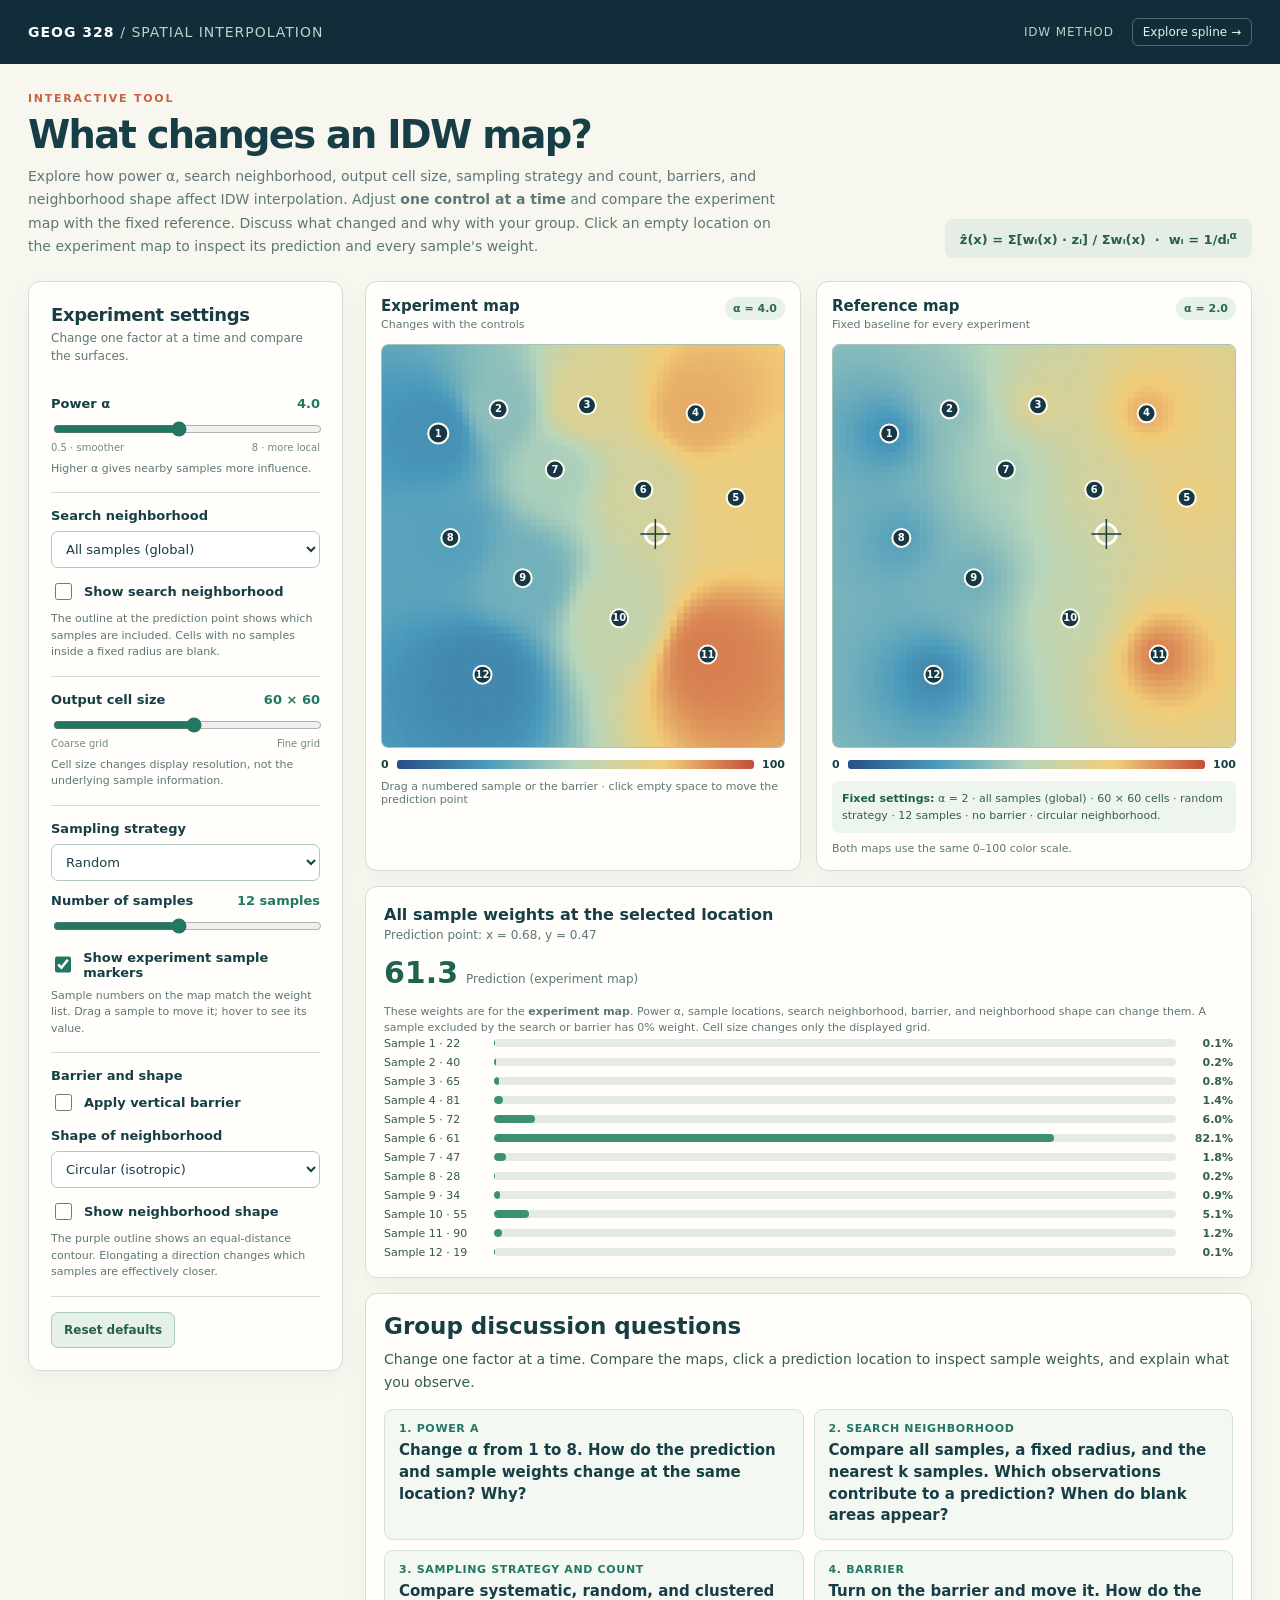
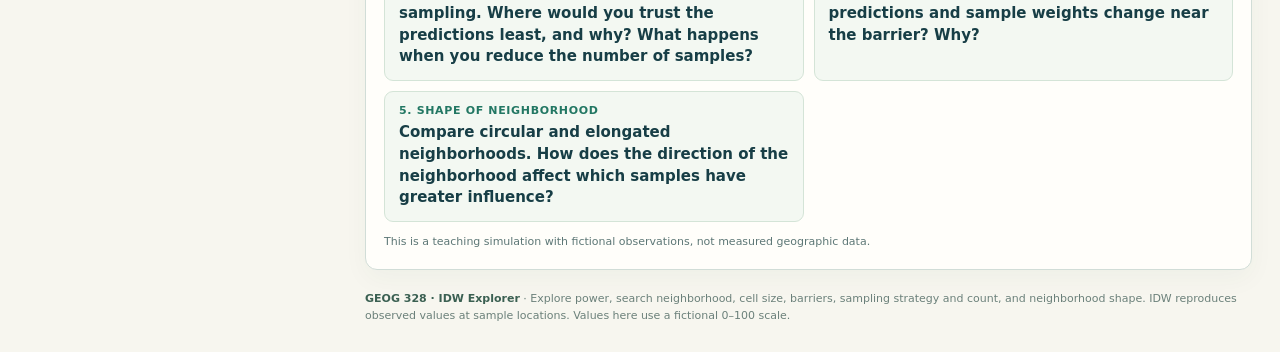
==== commit 94b035dd: "Revise IDW group discussion questions" ====
--- a/index.html
+++ b/index.html
@@ -34,7 +34,7 @@
       </div>
       <div class="under">
          <section class="panel probe" aria-live="polite"><h2>All sample weights at the selected location</h2><p class="probe-lead" id="probeCoord">Click an empty location on the experiment map to move the prediction point.</p><div class="prediction"><strong id="prediction">—</strong><span id="predictionNote">Prediction (experiment map)</span></div><p class="mini-note">These weights are for the <strong>experiment map</strong>. Power α, sample locations, search neighborhood, barrier, and neighborhood shape can change them. A sample excluded by the search or barrier has 0% weight. Cell size changes only the displayed grid.</p><div class="weights" id="weights"></div></section>
-         <section class="panel lesson"><h2>Group discussion questions</h2><p class="discussion-intro">Explore one factor at a time. In your group, describe what changed, explain why, and record your answers in your shared Google Doc.</p><ol class="question-list"><li><strong>Power α</strong><span>Where do the maps differ most when you change α from 1 to 8? Why?</span></li><li><strong>Search neighborhood</strong><span>What changes when you adjust the fixed radius or the nearest k samples? What do blank cells mean?</span></li><li><strong>Output cell size</strong><span>Does a finer grid add new information, or only change how the surface is displayed?</span></li><li><strong>Sampling strategy and count</strong><span>How do cluster, random, and systematic samples, or fewer samples, affect your confidence in predictions?</span></li><li><strong>Barrier</strong><span>Move the barrier. Which predictions change most, and why are samples across the barrier excluded?</span></li><li><strong>Shape of neighborhood</strong><span>How does an elongated neighborhood change the surface and sample weights? When might that assumption be reasonable?</span></li></ol><p class="mini-note">This is a teaching simulation with fictional observations, not measured geographic data.</p></section>
+         <section class="panel lesson"><h2>Group discussion questions</h2><p class="discussion-intro">Change one factor at a time. Compare the maps, click a prediction location to inspect sample weights, and explain what you observe.</p><ol class="question-list"><li><strong>1. Power α</strong><span>Change α from 1 to 8. How do the prediction and sample weights change at the same location? Why?</span></li><li><strong>2. Search neighborhood</strong><span>Compare all samples, a fixed radius, and the nearest k samples. Which observations contribute to a prediction? When do blank areas appear?</span></li><li><strong>3. Sampling strategy and count</strong><span>Compare systematic, random, and clustered sampling. Where would you trust the predictions least, and why? What happens when you reduce the number of samples?</span></li><li><strong>4. Barrier</strong><span>Turn on the barrier and move it. How do the predictions and sample weights change near the barrier? Why?</span></li><li><strong>5. Shape of neighborhood</strong><span>Compare circular and elongated neighborhoods. How does the direction of the neighborhood affect which samples have greater influence?</span></li></ol><p class="mini-note">This is a teaching simulation with fictional observations, not measured geographic data.</p></section>
       </div>
        <div class="footer"><strong>GEOG 328 · IDW Explorer</strong> · Explore power, search neighborhood, cell size, barriers, sampling strategy and count, and neighborhood shape. IDW reproduces observed values at sample locations. Values here use a fictional 0–100 scale.</div>
     </div>
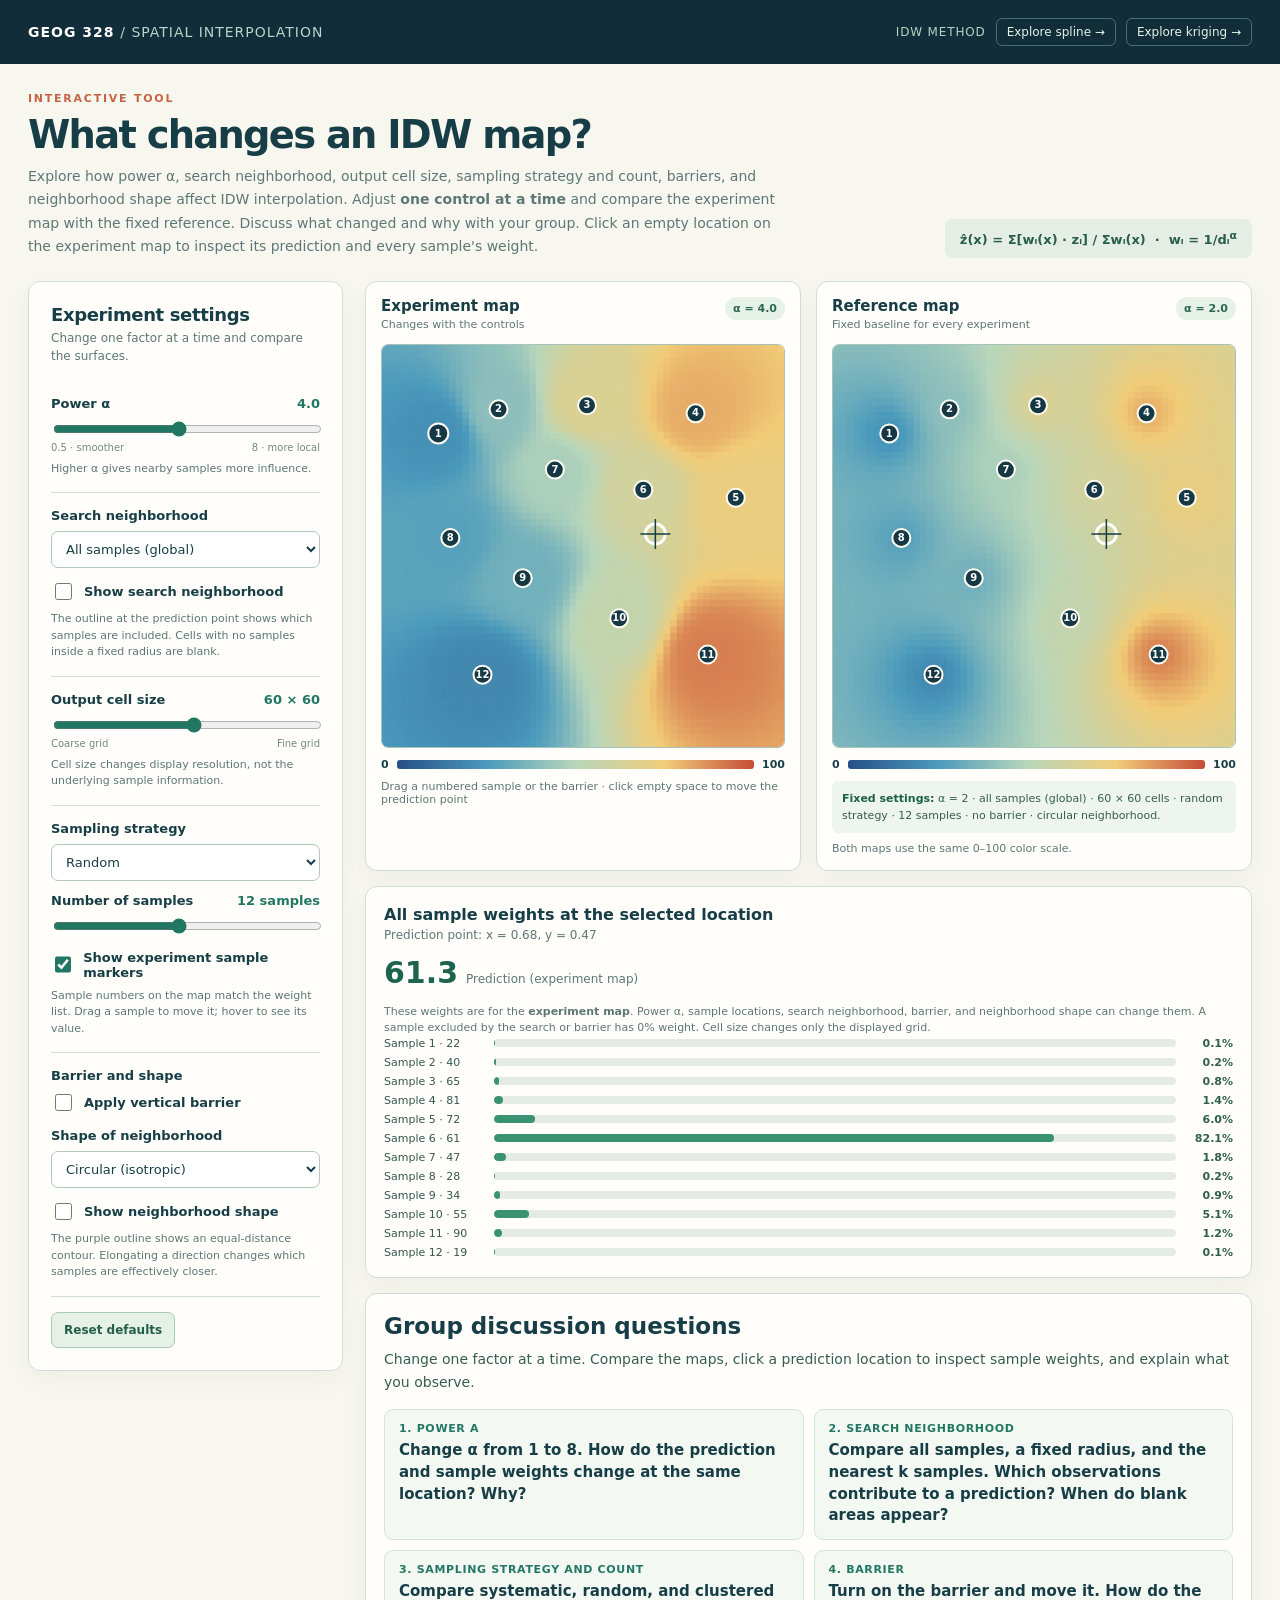
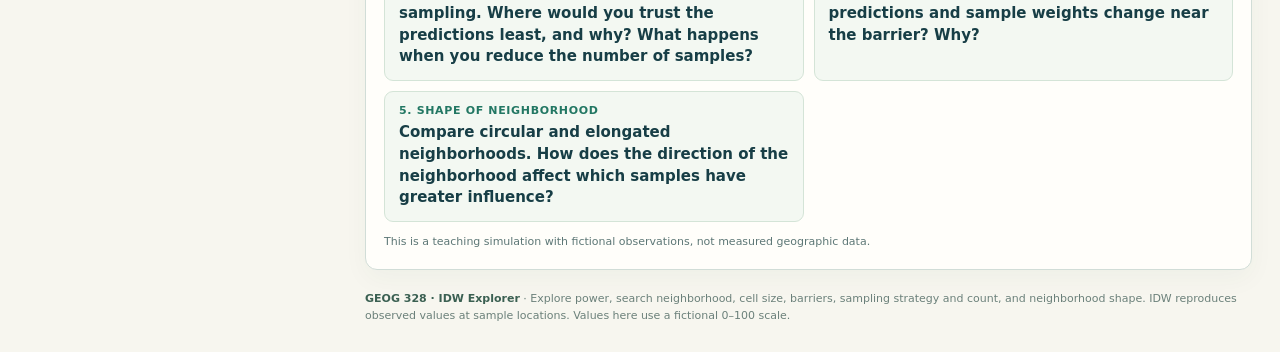
==== commit 6c137ca0: "Add GEOG 328 Kriging Explorer" ====
--- a/index.html
+++ b/index.html
@@ -8,13 +8,13 @@
   <style>
     :root{--navy:#102d39;--ink:#173e46;--paper:#f7f6ef;--white:#fffefa;--line:#d1ddd7;--muted:#5d7776;--teal:#227763;--orange:#c76342;--blue:#27699b;--focus:#c4e9d4}
     *{box-sizing:border-box}html{scroll-behavior:smooth}body{margin:0;background:var(--paper);color:var(--ink);font-family:Inter,"Noto Sans KR","Malgun Gothic",system-ui,sans-serif}button,input,select{font:inherit}button{cursor:pointer}button:focus-visible,input:focus-visible,select:focus-visible{outline:3px solid var(--focus);outline-offset:2px}button:disabled{opacity:.45;cursor:not-allowed}
-    .top{background:var(--navy);color:white}.top-inner{max-width:1420px;margin:auto;padding:18px 28px;display:flex;align-items:center;justify-content:space-between;gap:18px}.brand{font-size:14px;font-weight:850;letter-spacing:.07em}.brand span{font-weight:400;color:#b7d6c8}.top-note{font-size:12px;color:#b4d2c4;letter-spacing:.07em}.top-right{display:flex;align-items:center;gap:18px}.top a{font-size:12px;color:#e2f2e6;text-decoration:none;border:1px solid #8cbbaa77;padding:6px 10px;border-radius:6px}.top a:hover{background:#ffffff1a}.wrap{max-width:1420px;margin:auto;padding:28px}.intro{display:flex;align-items:end;justify-content:space-between;gap:24px;margin-bottom:23px}.eyebrow{color:var(--orange);font-size:11px;font-weight:800;letter-spacing:.16em}.intro h1{font-size:clamp(28px,3vw,40px);line-height:1.18;letter-spacing:-.045em;margin:7px 0 8px}.intro p{font-size:14px;color:var(--muted);line-height:1.65;margin:0;max-width:750px}.formula{white-space:nowrap;background:#e4eee5;padding:10px 15px;border-radius:8px;font-size:13px;font-weight:700;color:#285d4a}
+    .top{background:var(--navy);color:white}.top-inner{max-width:1420px;margin:auto;padding:18px 28px;display:flex;align-items:center;justify-content:space-between;gap:18px}.brand{font-size:14px;font-weight:850;letter-spacing:.07em}.brand span{font-weight:400;color:#b7d6c8}.top-note{font-size:12px;color:#b4d2c4;letter-spacing:.07em}.top-right{display:flex;align-items:center;gap:10px;flex-wrap:wrap}.top a{font-size:12px;color:#e2f2e6;text-decoration:none;border:1px solid #8cbbaa77;padding:6px 10px;border-radius:6px}.top a:hover{background:#ffffff1a}.wrap{max-width:1420px;margin:auto;padding:28px}.intro{display:flex;align-items:end;justify-content:space-between;gap:24px;margin-bottom:23px}.eyebrow{color:var(--orange);font-size:11px;font-weight:800;letter-spacing:.16em}.intro h1{font-size:clamp(28px,3vw,40px);line-height:1.18;letter-spacing:-.045em;margin:7px 0 8px}.intro p{font-size:14px;color:var(--muted);line-height:1.65;margin:0;max-width:750px}.formula{white-space:nowrap;background:#e4eee5;padding:10px 15px;border-radius:8px;font-size:13px;font-weight:700;color:#285d4a}
     .layout{display:grid;grid-template-columns:minmax(270px,315px) minmax(0,1fr);gap:22px;align-items:start}.panel{background:var(--white);border:1px solid var(--line);border-radius:12px;box-shadow:0 9px 26px #1a4f3c0a}.controls{padding:22px;position:sticky;top:18px}.controls h2{font-size:18px;letter-spacing:-.02em;margin:0 0 4px}.sub{font-size:12px;line-height:1.5;color:var(--muted);margin:0 0 16px}.group{border-top:1px solid var(--line);padding:15px 0}.group:first-of-type{border-top:0}.group-title{display:flex;justify-content:space-between;align-items:baseline;gap:10px;font-size:13px;font-weight:800;margin-bottom:8px}.group-title output{color:var(--teal);font-variant-numeric:tabular-nums;font-size:13px}.hint{font-size:11px;line-height:1.5;color:var(--muted);margin:8px 0 0}.range{width:100%;accent-color:var(--teal)}.endpoints{display:flex;justify-content:space-between;color:#728985;font-size:10px;margin-top:1px}.select{width:100%;padding:9px 10px;border:1px solid #afc9bd;border-radius:7px;background:white;color:var(--ink);font-size:13px}.compact{display:grid;grid-template-columns:1fr 1fr;gap:8px}.small-btn{border:1px solid #a8c7b7;border-radius:7px;padding:9px 10px;color:#245b49;background:#edf5ed;font-size:12px;font-weight:750}.small-btn:hover{background:#dcecdf}.switchline{display:flex;align-items:center;gap:9px;font-size:13px;font-weight:700}.switchline input{accent-color:var(--teal);width:17px;height:17px}.advance{display:none}.advance.show{display:block}.segment{display:flex;gap:6px}.segment button{flex:1;padding:8px 7px;border:1px solid #b5cdbd;background:#f4f8f2;color:#355d50;border-radius:7px;font-size:11px;font-weight:750}.segment button.active{background:#216b55;color:white;border-color:#216b55}.control-footer{border-top:1px solid var(--line);padding-top:15px;display:flex;gap:8px}.action{border:0;border-radius:7px;padding:10px 12px;background:#1d684f;color:white;font-size:12px;font-weight:800}.action.secondary{background:#e5f0e6;color:#265f47;border:1px solid #a9cbb3}.action:hover{filter:brightness(.96)}
     .content{min-width:0}.maps{display:grid;grid-template-columns:1fr 1fr;gap:15px}.map-panel{padding:15px;min-width:0}.map-top{display:flex;align-items:start;justify-content:space-between;gap:9px;margin-bottom:11px}.map-title{font-size:15px;font-weight:850}.map-caption{font-size:11px;color:var(--muted);margin-top:3px;line-height:1.35}.map-badge{font-size:11px;font-weight:800;background:#e6f1e8;color:#2a6950;border-radius:16px;padding:5px 8px;white-space:nowrap}.map-holder{position:relative;width:100%;aspect-ratio:1;background:#edf2ed;border:1px solid #a8c3ba;border-radius:7px;overflow:hidden;touch-action:none}.map-holder canvas{display:block;width:100%;height:100%}.map-holder.interactive{cursor:crosshair}.sample-tooltip{display:none;position:absolute;z-index:2;pointer-events:none;background:#102d39;color:white;border-radius:5px;padding:5px 7px;font-size:11px;white-space:nowrap;box-shadow:0 3px 9px #0004}.legend{display:flex;align-items:center;gap:8px;margin-top:10px;font-size:11px;color:var(--muted)}.legend-grad{flex:1;height:9px;border-radius:3px;background:linear-gradient(90deg,#274f87,#4a9abc,#b8d6bb,#f1cd7a,#c64c37)}.legend strong{font-variant-numeric:tabular-nums;color:var(--ink)}.map-instruction{font-size:11px;color:var(--muted);margin:9px 0 0}.reference-settings{margin-top:10px;padding:9px 10px;background:#eef5ee;border-radius:6px;font-size:11px;line-height:1.55;color:#355d51}.reference-settings strong{color:#1b6049}.under{display:grid;grid-template-columns:1fr;gap:15px;margin-top:15px}.probe,.lesson{padding:18px}.probe h2{font-size:16px;margin:0 0 4px}.probe-lead{font-size:12px;color:var(--muted);margin:0 0 13px}.prediction{display:flex;align-items:baseline;gap:8px;margin-bottom:14px}.prediction strong{font-size:30px;color:#1d644f;font-variant-numeric:tabular-nums}.prediction span{font-size:12px;color:var(--muted)}.weights{display:grid;gap:6px}.weight-row{display:grid;grid-template-columns:102px minmax(0,1fr) 49px;align-items:center;gap:8px;font-size:11px;font-variant-numeric:tabular-nums}.weight-row label{white-space:nowrap;color:#35564f}.weight-row.excluded{opacity:.62}.weight-track{height:8px;border-radius:6px;background:#e4ebe7;overflow:hidden}.weight-fill{height:100%;border-radius:6px;background:#3a9272}.weight-row output{text-align:right;color:#315e4d;font-weight:800}.lesson h2{font-size:23px;line-height:1.25;margin:0 0 8px}.lesson .discussion-intro{font-size:14px;line-height:1.6;margin:0 0 16px;color:#355d51}.question-list{display:grid;grid-template-columns:repeat(2,minmax(0,1fr));gap:10px;list-style:none;padding:0;margin:0}.question-list li{border:1px solid #d4e4d7;border-radius:9px;background:#f3f8f2;padding:12px 14px}.question-list strong{display:block;font-size:11px;letter-spacing:.06em;text-transform:uppercase;color:#227763;margin-bottom:5px}.question-list span{font-size:15px;font-weight:700;line-height:1.45;color:#173e46}.mini-note{font-size:11px;color:var(--muted);line-height:1.5;margin:12px 0 0}.footer{margin-top:20px;color:#6b807a;font-size:11px;line-height:1.55}.footer strong{color:#3b6052}@media(max-width:1050px){.layout{grid-template-columns:1fr}.controls{position:static}.controls-inner{display:grid;grid-template-columns:repeat(3,1fr);gap:0 15px}.controls h2,.controls .sub,.control-footer{grid-column:1/-1}.group{border-top:1px solid var(--line)}}@media(max-width:760px){.wrap{padding:19px}.intro{display:block}.formula{display:inline-block;margin-top:13px}.maps{grid-template-columns:1fr}.controls-inner{grid-template-columns:repeat(2,1fr)}}@media(max-width:640px){.question-list{grid-template-columns:1fr}}@media(max-width:520px){.top-inner{padding:15px 18px}.top-inner{flex-wrap:wrap}.top-right{width:100%;justify-content:space-between}.top-note{font-size:11px}.controls-inner{grid-template-columns:1fr}.group{padding:13px 0}.map-panel{padding:11px}.map-holder{max-width:520px}.under{gap:12px}}
   </style>
 </head>
 <body>
-<header class="top"><div class="top-inner"><div class="brand">GEOG 328 <span>/ SPATIAL INTERPOLATION</span></div><div class="top-right"><div class="top-note">IDW METHOD</div><a href="spline.html">Explore spline →</a></div></div></header>
+<header class="top"><div class="top-inner"><div class="brand">GEOG 328 <span>/ SPATIAL INTERPOLATION</span></div><div class="top-right"><div class="top-note">IDW METHOD</div><a href="spline.html">Explore spline →</a><a href="kriging.html">Explore kriging →</a></div></div></header>
 <main class="wrap">
   <div class="intro"><div><div class="eyebrow">INTERACTIVE TOOL</div><h1>What changes an IDW map?</h1><p>Explore how power α, search neighborhood, output cell size, sampling strategy and count, barriers, and neighborhood shape affect IDW interpolation. Adjust <strong>one control at a time</strong> and compare the experiment map with the fixed reference. Discuss what changed and why with your group. Click an empty location on the experiment map to inspect its prediction and every sample's weight.</p></div><div class="formula">ẑ(x) = Σ[wᵢ(x) · zᵢ] / Σwᵢ(x) &nbsp;·&nbsp; wᵢ = 1/dᵢ<sup>α</sup></div></div>
   <div class="layout">
